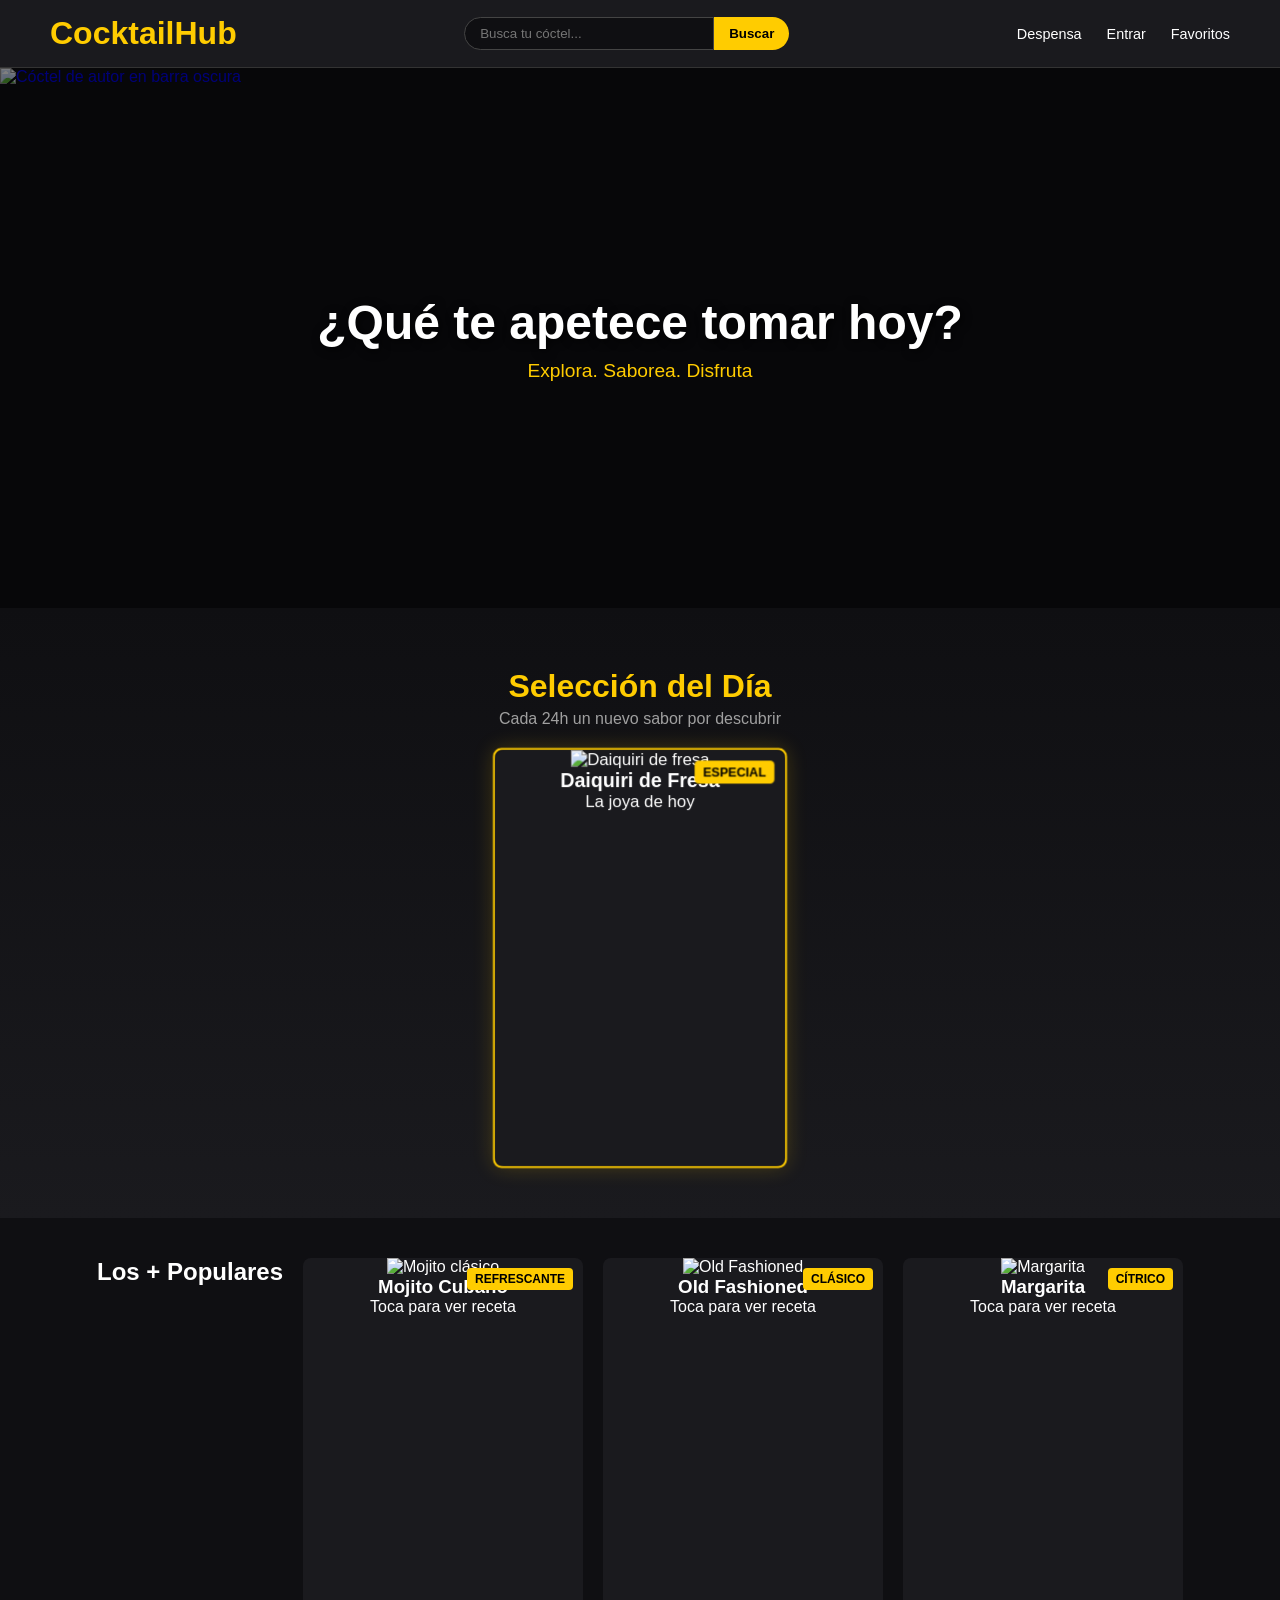
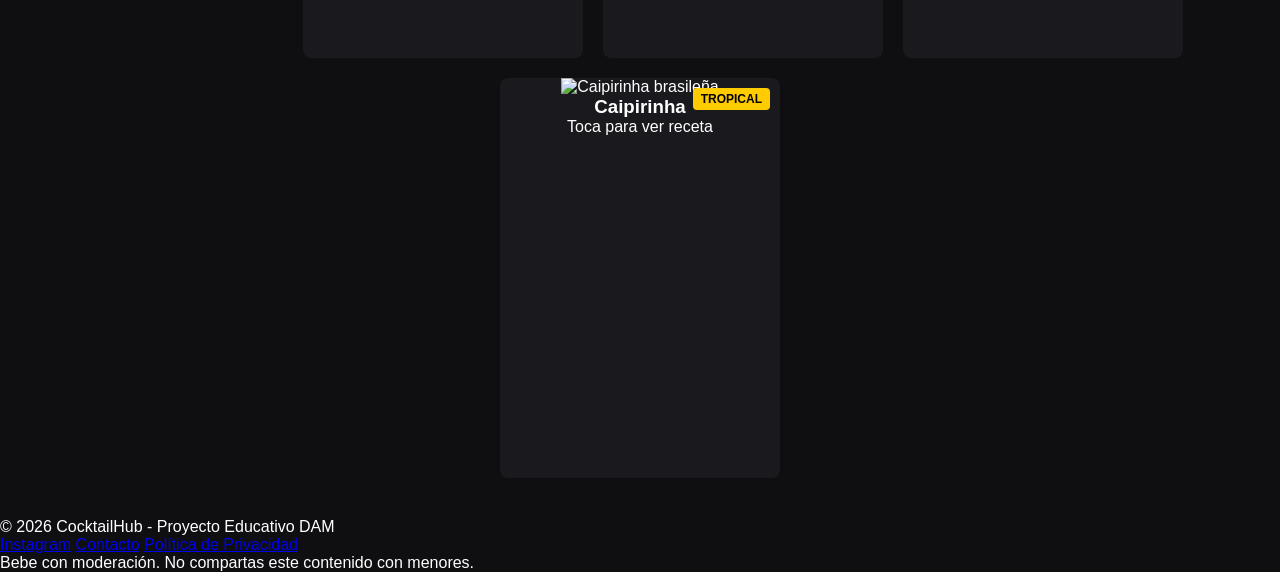
==== e-commerce project/index.html @ 367288f4 "Add files via upload" ====
<!doctype html>
<html lang="es">
  <head>
    <meta charset="UTF-8" />
    <meta name="viewport" content="width=device-width, initial-scale=1.0" />
    <link rel="stylesheet" href="css/style.css" />
    <title>CocktailHub.com</title>
  </head>

  <body>
    <header>
      <div class="logo">
        <h1>Cocktail<span>Hub</span></h1>
      </div>
      <div>
        <form>
          <input type="text" placeholder="Busca tu cóctel..." required />
          <button type="submit">Buscar</button>
        </form>
      </div>
      <nav>
        <ul>
          <li><a href="#">Despensa</a></li>
          <li><a href="login.html">Entrar</a></li>
          <li><a href="#">Favoritos</a></li>
        </ul>
      </nav>
    </header>

    <main>
      <section class="hero-inmersivo">
        <a href="#recetas" class="hero-link">
          <div class="hero-overlay">
            <div class="hero-text">
              <h2>¿Qué te apetece tomar hoy?</h2>
              <p>Explora. Saborea. Disfruta</p>
            </div>
            <img
              src="assets/img/hero-cocktail.jpg"
              alt="Cóctel de autor en barra oscura"
            />
          </div>
        </a>
      </section>

      <section class="daily-selection">
        <div class="section-header">
          <h2>Selección del Día</h2>
          <p>Cada 24h un nuevo sabor por descubrir</p>
        </div>

        <div class="daily-card-container">
          <article class="cocktail-card daily-featured">
            <div class="card-inner">
              <div class="card-front">
                <div class="card-img">
                  <img src="assets/img/daiquiri.jpg" alt="Daiquiri de fresa" />
                  <span class="tag">Especial</span>
                </div>
                <div class="card-front-info">
                  <h3>Daiquiri de Fresa</h3>
                  <p>La joya de hoy</p>
                </div>
              </div>
              <div class="card-back">
                <h3>Receta del Día</h3>
                <ul>
                  <li>50ml Ron Blanco</li>
                  <li>25ml Zumo de lima</li>
                  <li>3 Fresas naturales</li>
                  <li>Hielo picado</li>
                </ul>
                <div class="back-footer">
                  <span class="difficulty">Fácil</span>
                  <a href="#" class="view-recipe">Ver pasos →</a>
                </div>
              </div>
            </div>
          </article>
        </div>
      </section>

      <section class="cocktail-grid">
        <h2>Los + Populares</h2>

        <article class="cocktail-card">
          <div class="card-inner">
            <div class="card-front">
              <div class="card-img">
                <img src="assets/img/mojito.jpg" alt="Mojito clásico" />
                <span class="tag">Refrescante</span>
              </div>
              <div class="card-front-info">
                <h3>Mojito Cubano</h3>
                <p>Toca para ver receta</p>
              </div>
            </div>
            <div class="card-back">
              <h3>Ingredientes</h3>
              <ul>
                <li>60ml Ron Blanco</li>
                <li>30ml Zumo de Lima</li>
                <li>Menta fresca</li>
                <li>Azúcar y Soda</li>
              </ul>
              <div class="back-footer">
                <span class="difficulty">Fácil</span>
                <a href="#" class="view-recipe">Detalles →</a>
              </div>
            </div>
          </div>
        </article>

        <article class="cocktail-card">
          <div class="card-inner">
            <div class="card-front">
              <div class="card-img">
                <img src="assets/img/old-fashioned.jpg" alt="Old Fashioned" />
                <span class="tag">Clásico</span>
              </div>
              <div class="card-front-info">
                <h3>Old Fashioned</h3>
                <p>Toca para ver receta</p>
              </div>
            </div>
            <div class="card-back">
              <h3>Ingredientes</h3>
              <ul>
                <li>60ml Bourbon</li>
                <li>2 chorritos Angostura</li>
                <li>1 terrón de azúcar</li>
                <li>Piel de naranja</li>
              </ul>
              <div class="back-footer">
                <span class="difficulty">Media</span>
                <a href="#" class="view-recipe">Detalles →</a>
              </div>
            </div>
          </div>
        </article>

        <article class="cocktail-card">
          <div class="card-inner">
            <div class="card-front">
              <div class="card-img">
                <img src="assets/img/margarita.jpg" alt="Margarita" />
                <span class="tag">Cítrico</span>
              </div>
              <div class="card-front-info">
                <h3>Margarita</h3>
                <p>Toca para ver receta</p>
              </div>
            </div>
            <div class="card-back">
              <h3>Ingredientes</h3>
              <ul>
                <li>50ml Tequila</li>
                <li>20ml Triple Seco</li>
                <li>15ml Zumo de Lima</li>
                <li>Sal en el borde</li>
              </ul>
              <div class="back-footer">
                <span class="difficulty">Media</span>
                <a href="#" class="view-recipe">Detalles →</a>
              </div>
            </div>
          </div>
        </article>

        <article class="cocktail-card">
          <div class="card-inner">
            <div class="card-front">
              <div class="card-img">
                <img
                  src="assets/img/caipirinha.jpg"
                  alt="Caipirinha brasileña"
                />
                <span class="tag">Tropical</span>
              </div>
              <div class="card-front-info">
                <h3>Caipirinha</h3>
                <p>Toca para ver receta</p>
              </div>
            </div>
            <div class="card-back">
              <h3>Ingredientes</h3>
              <ul>
                <li>60ml Cachaça</li>
                <li>1 Lima en trozos</li>
                <li>2 cdas Azúcar</li>
                <li>Hielo picado</li>
              </ul>
              <div class="back-footer">
                <span class="difficulty">Fácil</span>
                <a href="#" class="view-recipe">Detalles →</a>
              </div>
            </div>
          </div>
        </article>
      </section>
    </main>

    <footer>
      <div class="footer-content">
        <p>&copy; 2026 CocktailHub - Proyecto Educativo DAM</p>
        <nav class="footer-nav">
          <a href="#">Instagram</a>
          <a href="#">Contacto</a>
          <a href="#">Política de Privacidad</a>
        </nav>
        <p class="warning">
          Bebe con moderación. No compartas este contenido con menores.
        </p>
      </div>
    </footer>
  </body>
</html>
---- e-commerce project/css/style.css ----
/* 1. Definición de Variables */
:root {
  --color-fondo: #0f0f12; /* El negro de fondo */
  --color-tarjeta: #1a1a1e; /* Un gris oscuro para las cards */
  --color-primario: #ffcc00; /* El amarillo de Cócteles */
  --color-texto: #ffffff; /* Blanco para leer bien */
  --color-texto-suave: #a0a0a0; /* Gris para textos menos importantes */
}

/* 2. Estilos Globales */
* {
  margin: 0;
  padding: 0;
  box-sizing: border-box; /* Tamaño de las cajas */
}

body {
  background-color: var(--color-fondo);
  color: var(--color-texto);
  font-family: "Segoe UI", Tahoma, Geneva, Verdana, sans-serif;
}

header {
  display: flex; /* Todo en fila */
  justify-content: space-between; /* Logo a la izquierda, Buscador al centro, Nav a la derecha */
  align-items: center; /* Centrados verticalmente */
  padding: 15px 50px; /* Espacio por dentro (aire) */
  background-color: var(--color-tarjeta);
  border-bottom: 1px solid #333;
  position: sticky; /* Se queda pegado arriba al hacer scroll */
  top: 0;
  z-index: 1000; /* Siempre por encima de todo */
}

/* 2. El Buscador (Formulario) */
header form {
  display: flex; /* El input y el botón en fila */
  gap: 0; /* Pegaditos */
}

header input {
  padding: 8px 15px;
  border-radius: 20px 0 0 20px; /* Redondeado solo a la izquierda */
  border: 1px solid #444;
  background-color: var(--color-fondo);
  color: white;
  outline: none;
  width: 250px;
}

header button {
  padding: 8px 15px;
  border-radius: 0 20px 20px 0; /* Redondeado solo a la derecha */
  border: none;
  background-color: var(--color-primario);
  font-weight: bold;
  cursor: pointer;
}

/* 3. La Navegación (Enlaces) */
header nav ul {
  display: flex; /* Los enlaces en fila */
  list-style: none; /* Quitamos los puntitos de la lista */
  gap: 25px; /* Espacio entre ellos */
}

header nav a {
  text-decoration: none; /* Quitamos el subrayado azul */
  color: var(--color-texto);
  font-size: 0.9rem;
  font-weight: 500;
  transition: color 0.3s;
}

header nav a:hover {
  color: var(--color-primario); /* Al pasar el ratón se vuelven amarillos */
}

.logo h1 {
  color: var(--color-primario);
}

.hero-inmersivo {
  position: relative;
  height: 60vh; /* Ocupa el 60% de la altura de la pantalla */
  width: 100%;
  overflow: hidden;
}

.hero-link {
  text-decoration: none; /* Quitamos el subrayado del enlace global */
}

.hero-overlay {
  position: relative;
  width: 100%;
  height: 100%;
  display: flex;
  align-items: center;
  justify-content: center;
}

.hero-overlay img {
  position: absolute;
  top: 0;
  left: 0;
  width: 100%;
  height: 100%;
  object-fit: cover;
  z-index: 1; /* La imagen al fondo */
}

/* Capa de oscurecimiento para que el texto resalte */
.hero-overlay::after {
  content: "";
  position: absolute;
  top: 0;
  left: 0;
  width: 100%;
  height: 100%;
  background: rgba(0, 0, 0, 0.5); /* Negro al 50% de transparencia */
  z-index: 2;
}

.hero-text {
  position: relative;
  z-index: 3; /* El texto por encima de la imagen y del overlay */
  text-align: center;
  color: white;
}

.hero-text h2 {
  font-size: 3rem;
  margin-bottom: 10px;
  text-shadow: 2px 2px 10px rgba(0, 0, 0, 0.8); /* Sombra para que "salte" de la pantalla */
}

.hero-text p {
  font-size: 1.2rem;
  color: var(--color-primario);
}

.daily-selection {
  padding: 60px 20px;
  background: linear-gradient(180deg, var(--color-fondo) 0%, #1a1a1e 100%);
  text-align: center;
}

.section-header h2 {
  color: var(--color-primario);
  font-size: 2rem;
  margin-bottom: 5px;
}

.section-header p {
  color: var(--color-texto-suave);
  margin-bottom: 30px;
}

/* Centra la tarjeta del día */
.daily-card-container {
  display: flex;
  justify-content: center;
}

/* Hace que la tarjeta del día brille un poco más */
.daily-featured {
  border: 2px solid var(--color-primario);
  box-shadow: 0 0 20px rgba(255, 204, 0, 0.2);
  transform: scale(1.05); /* Aumenta el tamaño respecto a las demás */
}

.cocktail-grid {
  display: flex; /* Flexbox */
  flex-wrap: wrap; /* Si no caben en una fila, saltan a la siguiente*/
  gap: 20px; /* Crea un espacio uniforme entre las tarjetas sin usar márgenes */
  justify-content: center; /* Centra los cócteles si sobra espacio a los lados */
  padding: 40px; /* aire alrededor de toda la sección */
}

/* El contenedor principal da la perspectiva */
.cocktail-card {
  background-color: transparent;
  height: 400px; /* La altura fija hace que el giro se vea bien */
  width: 280px; /* Un ancho fijo para que todas sean iguales */
  perspective: 1000px; /* Personaliza el efecto 3D */
  border-radius: 8px; /* Bordes redondeados */
  transition: transform 0.3s; /* Para que al pasar el ratón se mueva suavemente */
  cursor: pointer;
}

/* El elemento que gira */
.card-inner {
  position: relative;
  width: 100%;
  height: 100%;
  text-align: center;
  transition: transform 0.8s; /* Velocidad del giro */
  transform-style: preserve-3d; /* Mantiene el efecto 3D en las capas hijas */
}

/* Al pasar el ratón (o clic/focus), gira 180 grados */
.cocktail-card:hover .card-inner {
  transform: rotateY(180deg);
}

/* Estilo común para ambas caras */
.card-front,
.card-back {
  position: absolute;
  width: 100%;
  height: 100%;
  backface-visibility: hidden; /* Oculta la cara que queda detrás al girar */
  border-radius: 8px;
  overflow: hidden;
}

/* Cara Frontal */
.card-front {
  background-color: var(--color-tarjeta);
  color: white;
}

/* Cara Trasera */
.card-back {
  background-color: var(--color-tarjeta);
  color: white;
  transform: rotateY(180deg); /* Ya nace girada para estar "de espaldas" */
  padding: 20px;
  display: flex;
  flex-direction: column;
  justify-content: center;
  border: 2px solid var(--color-primario); /* Un borde dorado para la receta */
}

.card-back ul {
  list-style: none; /* Quita los puntos de la lista */
  padding: 0;
  margin: 15px 0;
  text-align: left; /* Los ingredientes alineados a la izquierda */
}

.card-back li {
  font-size: 0.9rem;
  margin-bottom: 5px;
  border-bottom: 1px solid rgba(255, 255, 255, 0.1); /* Una línea casi invisible */
}

.cocktail-card img {
  width: 100%; /* La imagen ocupa todo el ancho de la tarjeta */
  height: 200px;
  object-fit: cover; /* Corta la imagen para que encaje sin deformarse */
}

.tag {
  background-color: var(--color-primario);
  color: #000; /* Texto negro */
  padding: 4px 8px; /* 4px arriba/abajo, 8px izquierda/derecha */
  border-radius: 4px; /* Un toque redondeado */
  font-size: 0.75rem; /* Un poco más pequeño que el texto normal (1rem = 16px) */
  font-weight: bold; /* Texto en negrita */
  text-transform: uppercase; /* Todo en mayúsculas */
  position: absolute;
  top: 10px; /* 10 píxeles de separación desde el borde de arriba */
  right: 10px; /* 10 píxeles de separación desde el borde derecho */
}

.card-info {
  padding: 15px; /* Espacio de la tarjeta respecto al borde*/
}

.card-info h3 {
  font-size: 1.2rem;
  margin-bottom: 8px; /* Separamos el título de los ingredientes */
  color: var(--color-texto);
}

.card-info .ingredients {
  font-size: 0.9rem;
  color: var(--color-texto-suave);
  margin-bottom: 15px;
}

.card-footer {
  display: flex;
  justify-content: space-between; /* Empuja un elemento a la izquierda y otro a la derecha */
  align-items: center; /* Los alinea verticalmente para que no queden escalonados */
  border-top: 1px solid #333; /* Una línea sutil de separación en el borde superior */
  padding-top: 10px;
}

.difficulty {
  font-size: 0.8rem;
  color: var(--color-primario);
}

.view-recipe {
  text-decoration: none;
  color: var(--color-texto);
  font-size: 0.85rem;
  font-weight: bold;
}

.view-recipe:hover {
  text-decoration: underline;
}
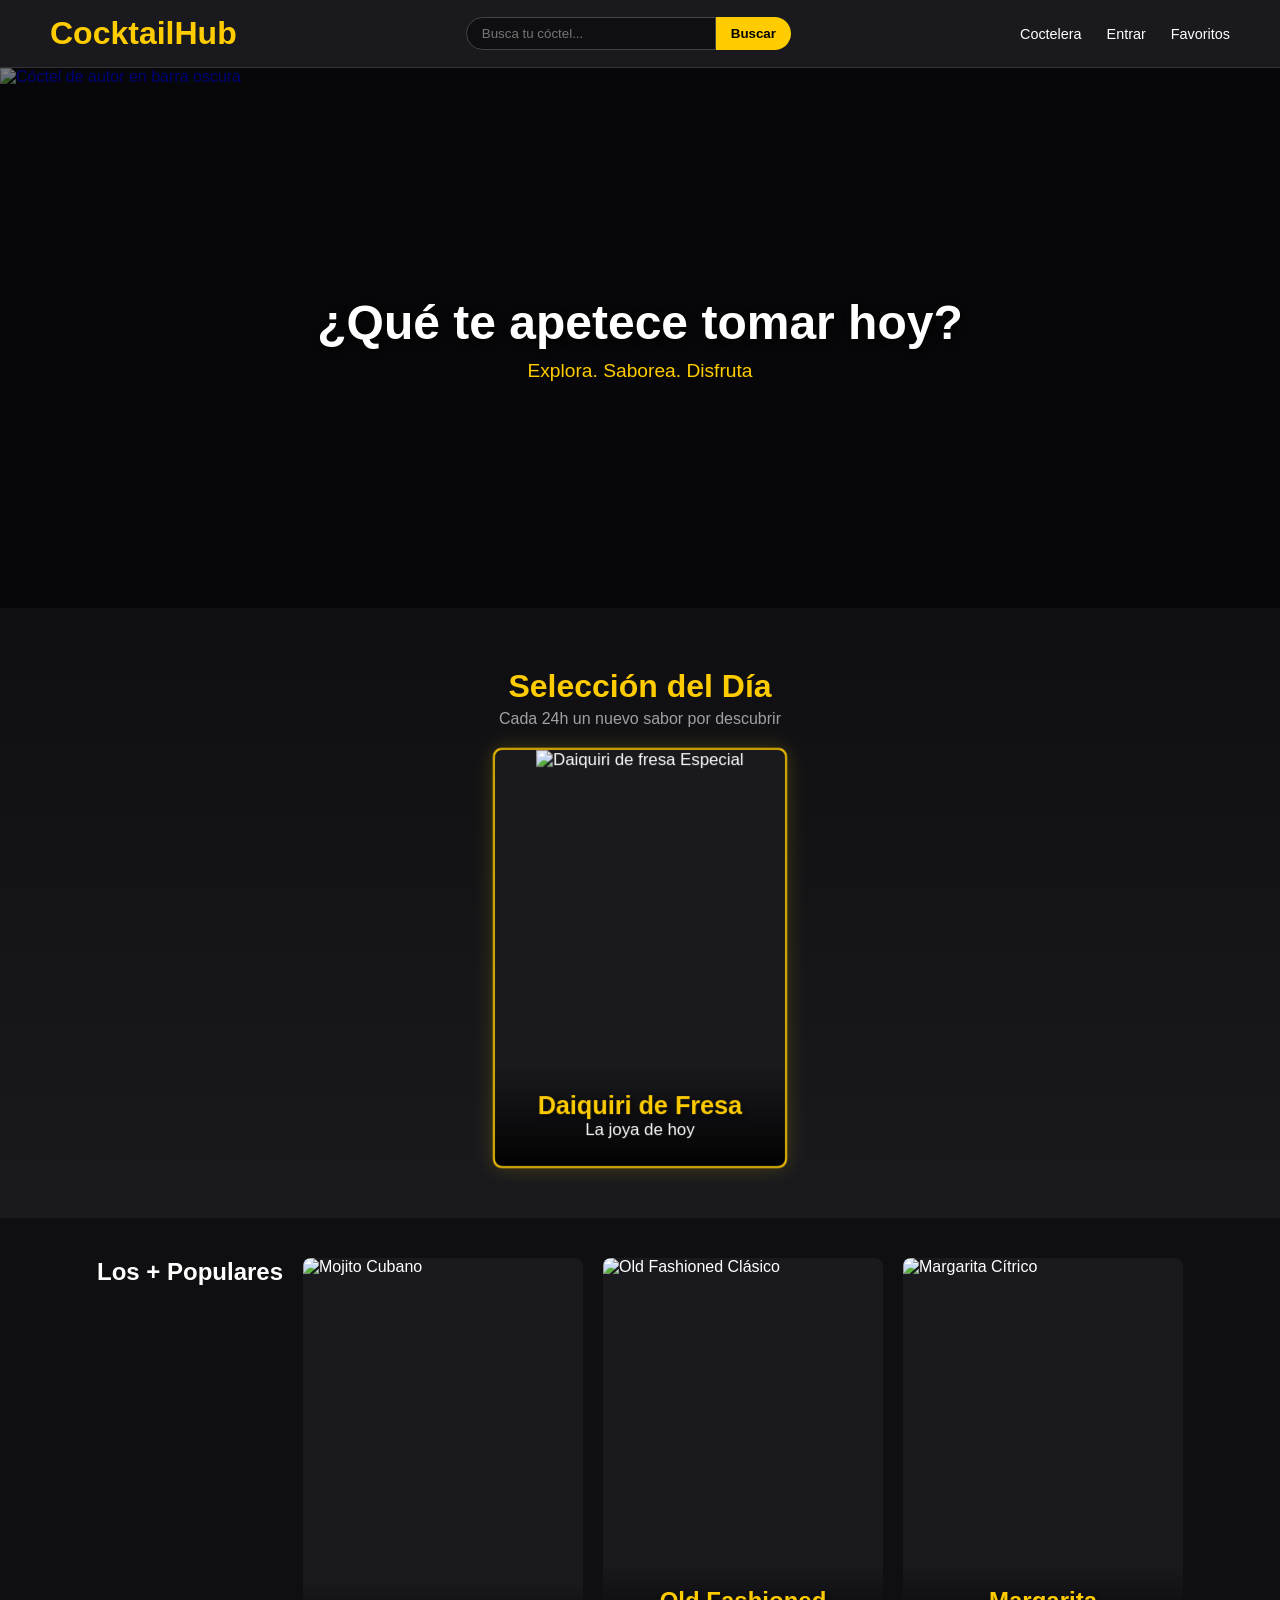
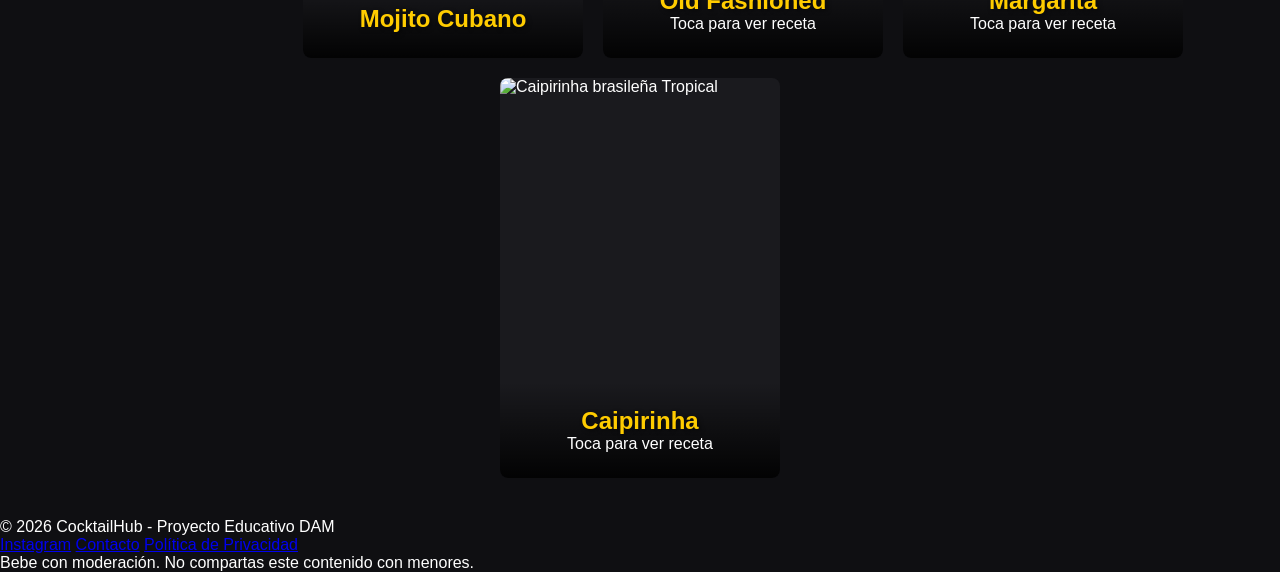
==== commit a3489aa0: "modificacion visual de la parte frontal de las tarjetas" ====
--- a/e-commerce project/index.html
+++ b/e-commerce project/index.html
@@ -20,7 +20,7 @@
       </div>
       <nav>
         <ul>
-          <li><a href="#">Despensa</a></li>
+          <li><a href="coctelera.html" target="_blank">Coctelera</a></li>
           <li><a href="login.html">Entrar</a></li>
           <li><a href="#">Favoritos</a></li>
         </ul>
@@ -87,12 +87,10 @@
           <div class="card-inner">
             <div class="card-front">
               <div class="card-img">
-                <img src="assets/img/mojito.jpg" alt="Mojito clásico" />
-                <span class="tag">Refrescante</span>
+                <img src="assets/img/mojito.jpg" alt="Mojito Cubano" />
               </div>
               <div class="card-front-info">
                 <h3>Mojito Cubano</h3>
-                <p>Toca para ver receta</p>
               </div>
             </div>
             <div class="card-back">
--- a/e-commerce project/css/style.css
+++ b/e-commerce project/css/style.css
@@ -181,126 +181,88 @@
 /* El contenedor principal da la perspectiva */
 .cocktail-card {
   background-color: transparent;
-  height: 400px; /* La altura fija hace que el giro se vea bien */
-  width: 280px; /* Un ancho fijo para que todas sean iguales */
-  perspective: 1000px; /* Personaliza el efecto 3D */
-  border-radius: 8px; /* Bordes redondeados */
-  transition: transform 0.3s; /* Para que al pasar el ratón se mueva suavemente */
+  height: 400px;
+  width: 280px;
+  perspective: 1000px;
+  border-radius: 8px;
   cursor: pointer;
 }
 
-/* El elemento que gira */
 .card-inner {
   position: relative;
   width: 100%;
   height: 100%;
-  text-align: center;
-  transition: transform 0.8s; /* Velocidad del giro */
-  transform-style: preserve-3d; /* Mantiene el efecto 3D en las capas hijas */
-}
-
-/* Al pasar el ratón (o clic/focus), gira 180 grados */
+  transition: transform 0.8s;
+  transform-style: preserve-3d;
+}
+
 .cocktail-card:hover .card-inner {
   transform: rotateY(180deg);
 }
 
-/* Estilo común para ambas caras */
 .card-front,
 .card-back {
   position: absolute;
   width: 100%;
   height: 100%;
-  backface-visibility: hidden; /* Oculta la cara que queda detrás al girar */
+  backface-visibility: hidden;
   border-radius: 8px;
   overflow: hidden;
 }
 
-/* Cara Frontal */
+/* --- CARA FRONTAL --- */
 .card-front {
   background-color: var(--color-tarjeta);
-  color: white;
-}
-
-/* Cara Trasera */
+}
+
+.card-front img {
+  width: 100%;
+  height: 100%; /* Ahora la imagen ocupa toda la tarjeta */
+  object-fit: cover;
+}
+
+/* Bloque de nombre en el frontal */
+.card-front-info {
+  position: absolute;
+  bottom: 0;
+  width: 100%;
+  padding: 25px 15px; /* Un poco más de aire abajo */
+  background: linear-gradient(
+    transparent,
+    rgba(0, 0, 0, 0.9)
+  ); /* Degradado más oscuro para leer mejor */
+  text-align: center;
+}
+
+.card-front-info h3 {
+  color: var(--color-primario);
+  margin: 0;
+  font-size: 1.5rem;
+  text-shadow: 2px 2px 4px rgba(0, 0, 0, 0.5);
+}
+
+/* --- CARA TRASERA (Provisional) --- */
 .card-back {
   background-color: var(--color-tarjeta);
   color: white;
-  transform: rotateY(180deg); /* Ya nace girada para estar "de espaldas" */
+  transform: rotateY(180deg);
   padding: 20px;
   display: flex;
   flex-direction: column;
   justify-content: center;
-  border: 2px solid var(--color-primario); /* Un borde dorado para la receta */
-}
-
+  border: 2px solid var(--color-primario);
+}
+
+/* (Las listas de la trasera las mantendremos así hasta el Paso 2) */
 .card-back ul {
-  list-style: none; /* Quita los puntos de la lista */
+  list-style: none;
   padding: 0;
   margin: 15px 0;
-  text-align: left; /* Los ingredientes alineados a la izquierda */
+  text-align: left;
 }
 
 .card-back li {
   font-size: 0.9rem;
   margin-bottom: 5px;
-  border-bottom: 1px solid rgba(255, 255, 255, 0.1); /* Una línea casi invisible */
-}
-
-.cocktail-card img {
-  width: 100%; /* La imagen ocupa todo el ancho de la tarjeta */
-  height: 200px;
-  object-fit: cover; /* Corta la imagen para que encaje sin deformarse */
-}
-
-.tag {
-  background-color: var(--color-primario);
-  color: #000; /* Texto negro */
-  padding: 4px 8px; /* 4px arriba/abajo, 8px izquierda/derecha */
-  border-radius: 4px; /* Un toque redondeado */
-  font-size: 0.75rem; /* Un poco más pequeño que el texto normal (1rem = 16px) */
-  font-weight: bold; /* Texto en negrita */
-  text-transform: uppercase; /* Todo en mayúsculas */
-  position: absolute;
-  top: 10px; /* 10 píxeles de separación desde el borde de arriba */
-  right: 10px; /* 10 píxeles de separación desde el borde derecho */
-}
-
-.card-info {
-  padding: 15px; /* Espacio de la tarjeta respecto al borde*/
-}
-
-.card-info h3 {
-  font-size: 1.2rem;
-  margin-bottom: 8px; /* Separamos el título de los ingredientes */
-  color: var(--color-texto);
-}
-
-.card-info .ingredients {
-  font-size: 0.9rem;
-  color: var(--color-texto-suave);
-  margin-bottom: 15px;
-}
-
-.card-footer {
-  display: flex;
-  justify-content: space-between; /* Empuja un elemento a la izquierda y otro a la derecha */
-  align-items: center; /* Los alinea verticalmente para que no queden escalonados */
-  border-top: 1px solid #333; /* Una línea sutil de separación en el borde superior */
-  padding-top: 10px;
-}
-
-.difficulty {
-  font-size: 0.8rem;
-  color: var(--color-primario);
-}
-
-.view-recipe {
-  text-decoration: none;
-  color: var(--color-texto);
-  font-size: 0.85rem;
-  font-weight: bold;
-}
-
-.view-recipe:hover {
-  text-decoration: underline;
-}
+  border-bottom: 1px solid rgba(255, 255, 255, 0.1);
+}
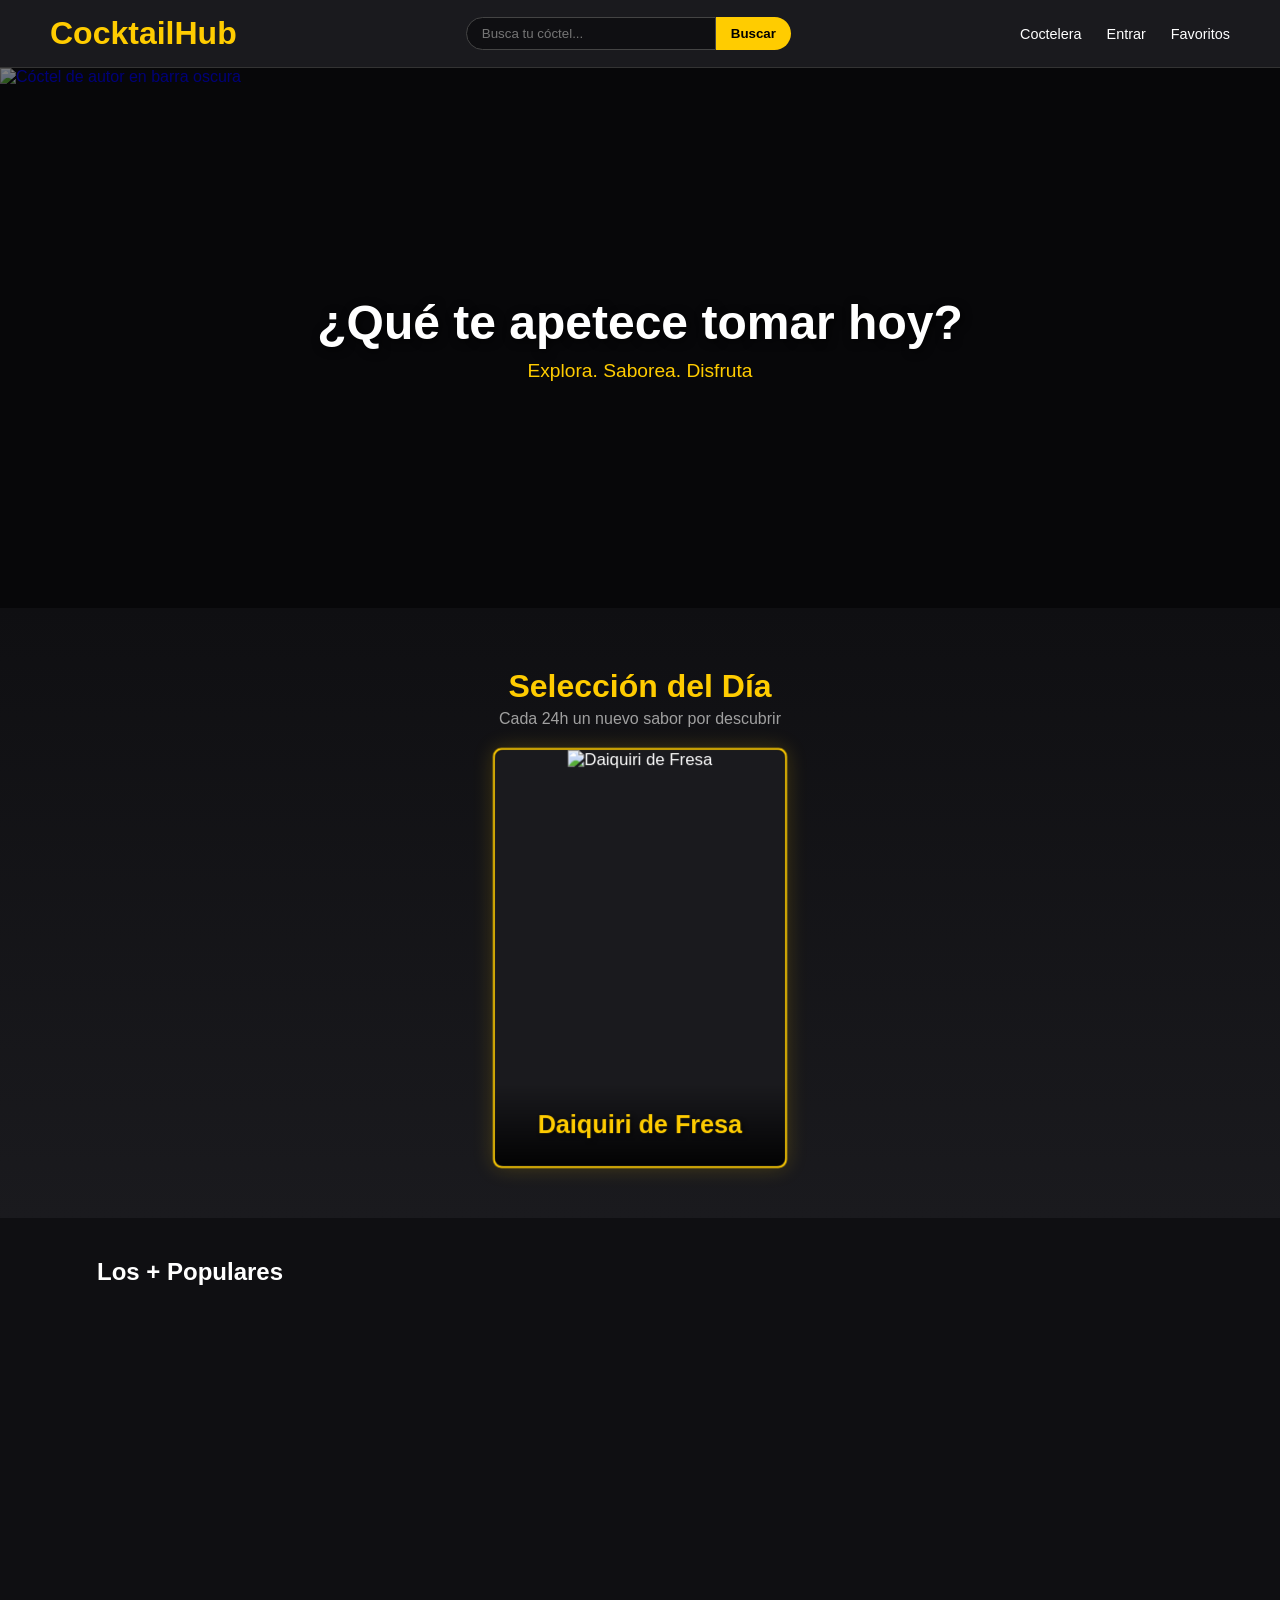
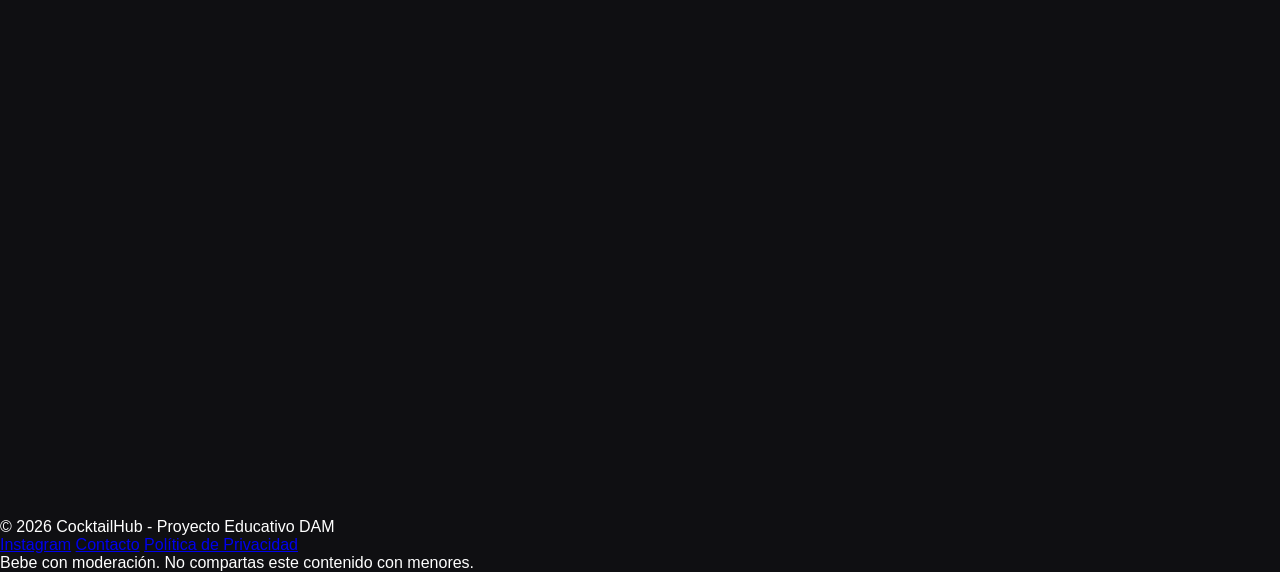
==== commit 7bf305ff: "mejora visual parte trasera" ====
--- a/e-commerce project/index.html
+++ b/e-commerce project/index.html
@@ -54,25 +54,37 @@
             <div class="card-inner">
               <div class="card-front">
                 <div class="card-img">
-                  <img src="assets/img/daiquiri.jpg" alt="Daiquiri de fresa" />
-                  <span class="tag">Especial</span>
+                  <img src="assets/img/daiquiri.jpg" alt="Daiquiri de Fresa" />
                 </div>
                 <div class="card-front-info">
                   <h3>Daiquiri de Fresa</h3>
-                  <p>La joya de hoy</p>
-                </div>
-              </div>
+                </div>
+              </div>
+
               <div class="card-back">
-                <h3>Receta del Día</h3>
-                <ul>
-                  <li>50ml Ron Blanco</li>
-                  <li>25ml Zumo de lima</li>
-                  <li>3 Fresas naturales</li>
-                  <li>Hielo picado</li>
-                </ul>
-                <div class="back-footer">
-                  <span class="difficulty">Fácil</span>
-                  <a href="#" class="view-recipe">Ver pasos →</a>
+                <div class="card-back-header">
+                  <span class="difficulty-tag">Fácil</span>
+                  <div class="heart-placeholder"></div>
+                </div>
+
+                <div class="flavor-info">
+                  <hr />
+                  <span>Dulce & Refrescante</span>
+                  <hr />
+                </div>
+
+                <div class="ingredients-container">
+                  <h3>Receta del Día</h3>
+                  <ul>
+                    <li>50ml Ron Blanco</li>
+                    <li>25ml Zumo de lima</li>
+                    <li>3 Fresas naturales</li>
+                    <li>Hielo picado</li>
+                  </ul>
+                </div>
+
+                <div class="card-details-container">
+                  <a href="#" class="view-recipe">Más detalles →</a>
                 </div>
               </div>
             </div>
@@ -94,16 +106,27 @@
               </div>
             </div>
             <div class="card-back">
-              <h3>Ingredientes</h3>
-              <ul>
-                <li>60ml Ron Blanco</li>
-                <li>30ml Zumo de Lima</li>
-                <li>Menta fresca</li>
-                <li>Azúcar y Soda</li>
-              </ul>
-              <div class="back-footer">
-                <span class="difficulty">Fácil</span>
-                <a href="#" class="view-recipe">Detalles →</a>
+              <div class="card-back-header">
+                <span class="difficulty-tag">Fácil</span>
+                <div class="heart-placeholder"></div>
+              </div>
+              <div class="flavor-info">
+                <hr />
+                <span>Dulce & Afrutado</span>
+                <hr />
+              </div>
+              <div class="ingredients-container">
+                <h3>Ingredientes</h3>
+                <ul>
+                  <li>60ml Ron Blanco</li>
+                  <li>30ml Zumo de Lima</li>
+                  <li>Menta fresca</li>
+                  <li>Azúcar y Soda</li>
+                </ul>
+              </div>
+
+              <div class="card-details-container">
+                <a href="#" class="view-recipe">Más detalles →</a>
               </div>
             </div>
           </div>
@@ -114,24 +137,32 @@
             <div class="card-front">
               <div class="card-img">
                 <img src="assets/img/old-fashioned.jpg" alt="Old Fashioned" />
-                <span class="tag">Clásico</span>
               </div>
               <div class="card-front-info">
                 <h3>Old Fashioned</h3>
-                <p>Toca para ver receta</p>
-              </div>
-            </div>
-            <div class="card-back">
-              <h3>Ingredientes</h3>
-              <ul>
-                <li>60ml Bourbon</li>
-                <li>2 chorritos Angostura</li>
-                <li>1 terrón de azúcar</li>
-                <li>Piel de naranja</li>
-              </ul>
-              <div class="back-footer">
-                <span class="difficulty">Media</span>
-                <a href="#" class="view-recipe">Detalles →</a>
+              </div>
+            </div>
+            <div class="card-back">
+              <div class="card-back-header">
+                <span class="difficulty-tag">Difícil</span>
+                <div class="heart-placeholder"></div>
+              </div>
+              <div class="flavor-info">
+                <hr />
+                <span>Fuerte & Amargo</span>
+                <hr />
+              </div>
+              <div class="ingredients-container">
+                <h3>Ingredientes</h3>
+                <ul>
+                  <li>60ml Bourbon</li>
+                  <li>2 gotas de Angostura</li>
+                  <li>1 terrón de Azúcar</li>
+                  <li>Piel de naranja</li>
+                </ul>
+              </div>
+              <div class="card-details-container">
+                <a href="#" class="view-recipe">Más detalles →</a>
               </div>
             </div>
           </div>
@@ -142,24 +173,32 @@
             <div class="card-front">
               <div class="card-img">
                 <img src="assets/img/margarita.jpg" alt="Margarita" />
-                <span class="tag">Cítrico</span>
               </div>
               <div class="card-front-info">
                 <h3>Margarita</h3>
-                <p>Toca para ver receta</p>
-              </div>
-            </div>
-            <div class="card-back">
-              <h3>Ingredientes</h3>
-              <ul>
-                <li>50ml Tequila</li>
-                <li>20ml Triple Seco</li>
-                <li>15ml Zumo de Lima</li>
-                <li>Sal en el borde</li>
-              </ul>
-              <div class="back-footer">
-                <span class="difficulty">Media</span>
-                <a href="#" class="view-recipe">Detalles →</a>
+              </div>
+            </div>
+            <div class="card-back">
+              <div class="card-back-header">
+                <span class="difficulty-tag">Media</span>
+                <div class="heart-placeholder"></div>
+              </div>
+              <div class="flavor-info">
+                <hr />
+                <span>Cítrico & Salado</span>
+                <hr />
+              </div>
+              <div class="ingredients-container">
+                <h3>Ingredientes</h3>
+                <ul>
+                  <li>50ml Tequila</li>
+                  <li>20ml Triple Seco</li>
+                  <li>15ml Zumo de Lima</li>
+                  <li>Sal en el borde</li>
+                </ul>
+              </div>
+              <div class="card-details-container">
+                <a href="#" class="view-recipe">Más detalles →</a>
               </div>
             </div>
           </div>
@@ -171,26 +210,34 @@
               <div class="card-img">
                 <img
                   src="assets/img/caipirinha.jpg"
-                  alt="Caipirinha brasileña"
+                  alt="Caipirinha Brasileña"
                 />
-                <span class="tag">Tropical</span>
               </div>
               <div class="card-front-info">
                 <h3>Caipirinha</h3>
-                <p>Toca para ver receta</p>
-              </div>
-            </div>
-            <div class="card-back">
-              <h3>Ingredientes</h3>
-              <ul>
-                <li>60ml Cachaça</li>
-                <li>1 Lima en trozos</li>
-                <li>2 cdas Azúcar</li>
-                <li>Hielo picado</li>
-              </ul>
-              <div class="back-footer">
-                <span class="difficulty">Fácil</span>
-                <a href="#" class="view-recipe">Detalles →</a>
+              </div>
+            </div>
+            <div class="card-back">
+              <div class="card-back-header">
+                <span class="difficulty-tag">Fácil</span>
+                <div class="heart-placeholder"></div>
+              </div>
+              <div class="flavor-info">
+                <hr />
+                <span>Cítrico & Fuerte</span>
+                <hr />
+              </div>
+              <div class="ingredients-container">
+                <h3>Ingredientes</h3>
+                <ul>
+                  <li>60ml Cachaça</li>
+                  <li>1 Lima en trozos</li>
+                  <li>2 cdtas Azúcar</li>
+                  <li>Hielo picado</li>
+                </ul>
+              </div>
+              <div class="card-details-container">
+                <a href="#" class="view-recipe">Más detalles →</a>
               </div>
             </div>
           </div>
--- a/e-commerce project/css/style.css
+++ b/e-commerce project/css/style.css
@@ -11,7 +11,7 @@
 * {
   margin: 0;
   padding: 0;
-  box-sizing: border-box; /* Tamaño de las cajas */
+  box-sizing: border-box; /* Tamaño total de las cajas */
 }
 
 body {
@@ -24,7 +24,7 @@
   display: flex; /* Todo en fila */
   justify-content: space-between; /* Logo a la izquierda, Buscador al centro, Nav a la derecha */
   align-items: center; /* Centrados verticalmente */
-  padding: 15px 50px; /* Espacio por dentro (aire) */
+  padding: 15px 50px; /* Espacio por dentro */
   background-color: var(--color-tarjeta);
   border-bottom: 1px solid #333;
   position: sticky; /* Se queda pegado arriba al hacer scroll */
@@ -32,10 +32,10 @@
   z-index: 1000; /* Siempre por encima de todo */
 }
 
-/* 2. El Buscador (Formulario) */
+/* 2. Buscador */
 header form {
   display: flex; /* El input y el botón en fila */
-  gap: 0; /* Pegaditos */
+  gap: 0; /* Juntos */
 }
 
 header input {
@@ -57,15 +57,15 @@
   cursor: pointer;
 }
 
-/* 3. La Navegación (Enlaces) */
+/* 3. Nav Enlaces */
 header nav ul {
-  display: flex; /* Los enlaces en fila */
-  list-style: none; /* Quitamos los puntitos de la lista */
+  display: flex; /* En fila */
+  list-style: none; /* Quita los puntos de la lista */
   gap: 25px; /* Espacio entre ellos */
 }
 
 header nav a {
-  text-decoration: none; /* Quitamos el subrayado azul */
+  text-decoration: none; /* Quita el subrayado azul */
   color: var(--color-texto);
   font-size: 0.9rem;
   font-weight: 500;
@@ -217,7 +217,7 @@
 
 .card-front img {
   width: 100%;
-  height: 100%; /* Ahora la imagen ocupa toda la tarjeta */
+  height: 100%; /* La imagen ocupa toda la tarjeta */
   object-fit: cover;
 }
 
@@ -226,11 +226,11 @@
   position: absolute;
   bottom: 0;
   width: 100%;
-  padding: 25px 15px; /* Un poco más de aire abajo */
+  padding: 25px 15px;
   background: linear-gradient(
     transparent,
     rgba(0, 0, 0, 0.9)
-  ); /* Degradado más oscuro para leer mejor */
+  ); /* Degradado más oscuro */
   text-align: center;
 }
 
@@ -241,7 +241,7 @@
   text-shadow: 2px 2px 4px rgba(0, 0, 0, 0.5);
 }
 
-/* --- CARA TRASERA (Provisional) --- */
+/* --- CARA TRASERA (Estructura Base) --- */
 .card-back {
   background-color: var(--color-tarjeta);
   color: white;
@@ -249,20 +249,102 @@
   padding: 20px;
   display: flex;
   flex-direction: column;
-  justify-content: center;
+  justify-content: flex-start;
   border: 2px solid var(--color-primario);
-}
-
-/* (Las listas de la trasera las mantendremos así hasta el Paso 2) */
+  position: relative; /* Posiciona el header dentro */
+}
+
+/* Cabecera: Dificultad y Corazón */
+.card-back-header {
+  display: flex;
+  justify-content: space-between;
+  align-items: center;
+  width: 100%;
+  margin-bottom: 15px; /* Espacio con lo de abajo */
+}
+
+.difficulty-tag {
+  font-size: 0.7rem;
+  text-transform: uppercase;
+  font-weight: bold;
+  color: var(--color-primario);
+  border: 1px solid var(--color-primario);
+  padding: 2px 6px;
+  border-radius: 4px;
+}
+
+/* Sección de sabor con líneas laterales */
+.flavor-info {
+  display: flex;
+  align-items: center;
+  gap: 10px;
+  margin-bottom: 10px;
+}
+
+.flavor-info hr {
+  flex: 1;
+  border: 0;
+  border-top: 1px solid rgba(255, 255, 255, 0.2);
+}
+
+.flavor-info span {
+  font-size: 0.85rem;
+  font-style: italic;
+  color: var(--color-texto-suave);
+  white-space: nowrap;
+}
+
+/* --- LISTA DE INGREDIENTES --- */
+/* 1. El contenedor que empuja hacia el centro */
+.ingredients-container {
+  margin: auto 0;
+  text-align: left;
+  width: 100%;
+  display: flex;
+  flex-direction: column;
+  gap: 8px;
+}
+
+/* 2. El título de la sección */
+.ingredients-container h3 {
+  font-size: 1.1rem;
+  color: var(--color-texto);
+  border-left: 3px solid var(--color-primario);
+  padding-left: 8px;
+  margin: 0;
+}
+
+/* 3. La lista (ahora con margen 0 porque el padre hace el trabajo) */
 .card-back ul {
   list-style: none;
   padding: 0;
-  margin: 15px 0;
-  text-align: left;
-}
-
+  margin: 0;
+}
+
+/* 4. Los items de la lista */
 .card-back li {
+  font-size: 0.85rem;
+  padding: 5px 0;
+  color: var(--color-texto-suave);
+  border-bottom: 1px solid rgba(255, 255, 255, 0.05);
+}
+
+.card-details-container {
+  margin-top: auto; /* Empuja el botón hacia el fondo de la tarjeta */
+  text-align: center;
+  padding-bottom: 10px;
+}
+
+.view-recipe {
+  text-decoration: none;
+  color: var(
+    --color-primario
+  ); /* Usamos el amarillo para que resalte como acción */
   font-size: 0.9rem;
-  margin-bottom: 5px;
-  border-bottom: 1px solid rgba(255, 255, 255, 0.1);
-}
+  font-weight: bold;
+  transition: letter-spacing 0.3s;
+}
+
+.view-recipe:hover {
+  letter-spacing: 1px; /* Un pequeño efecto al pasar el ratón */
+}
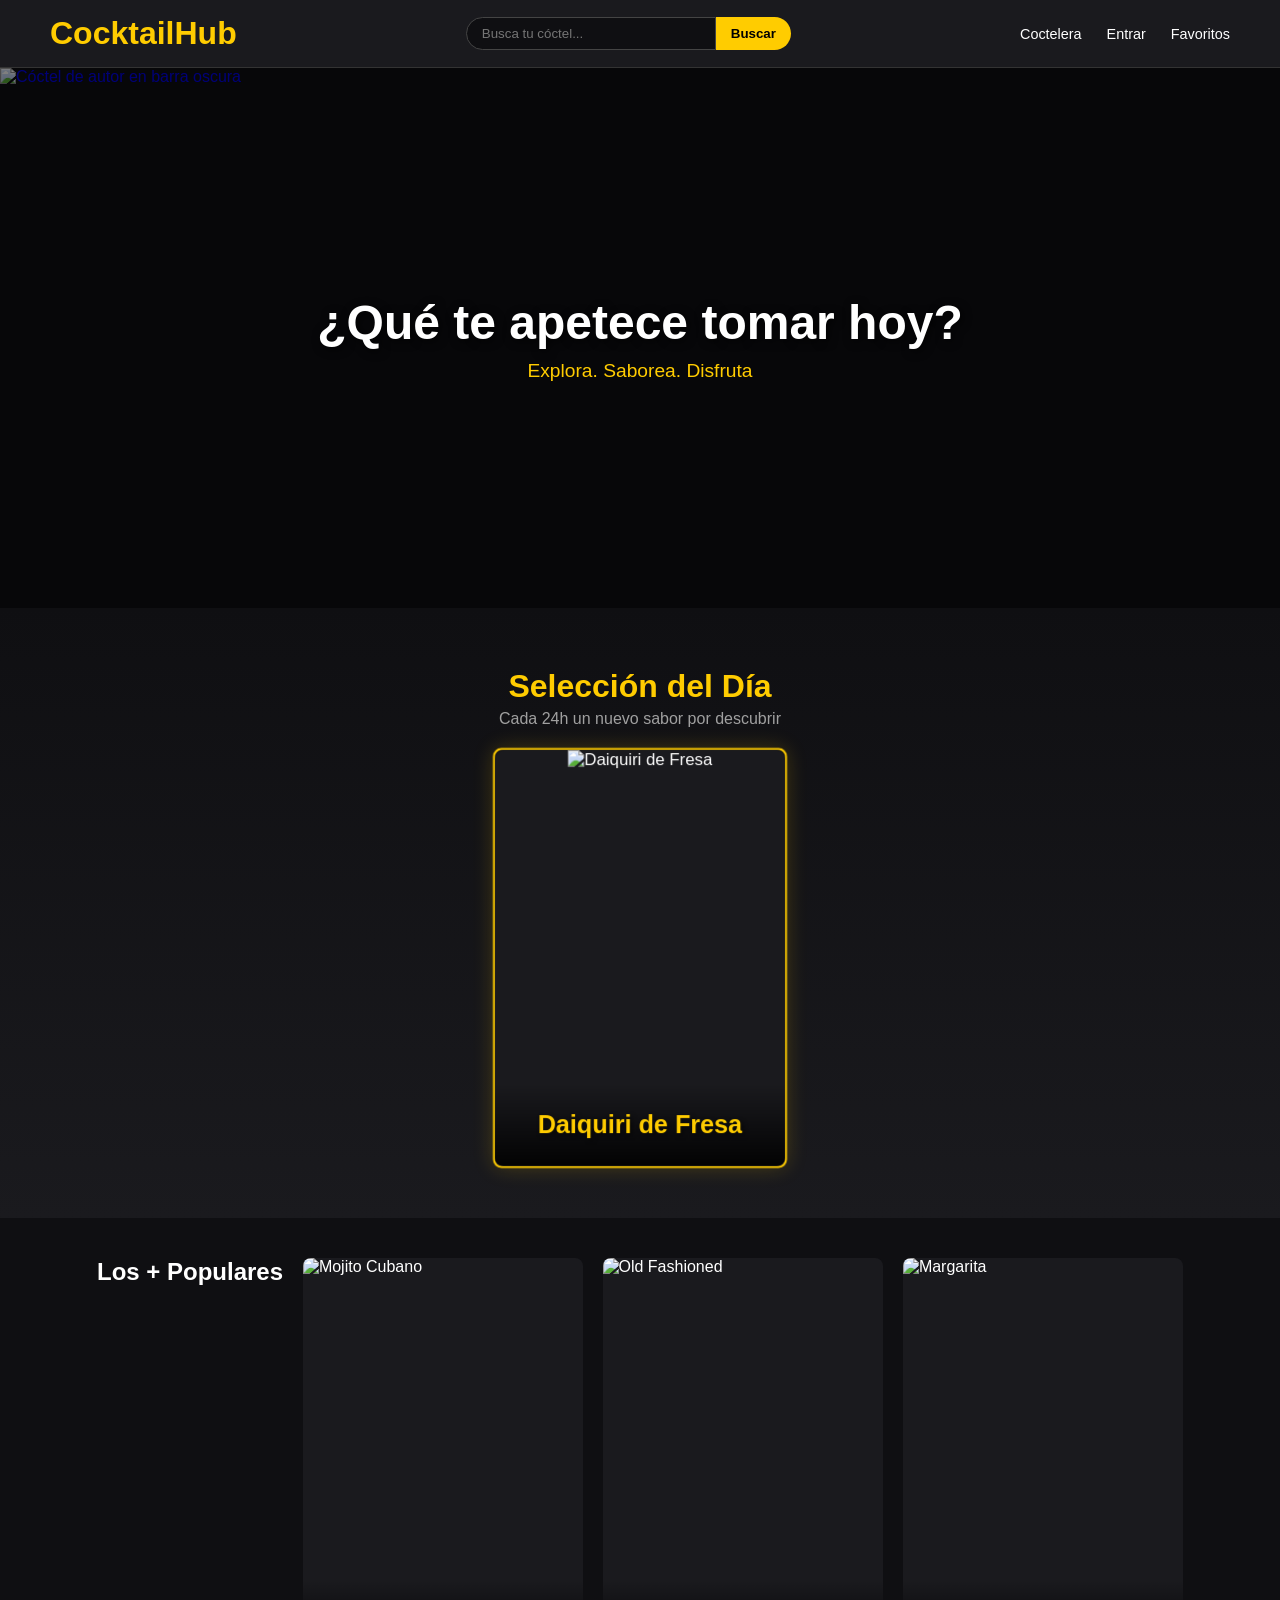
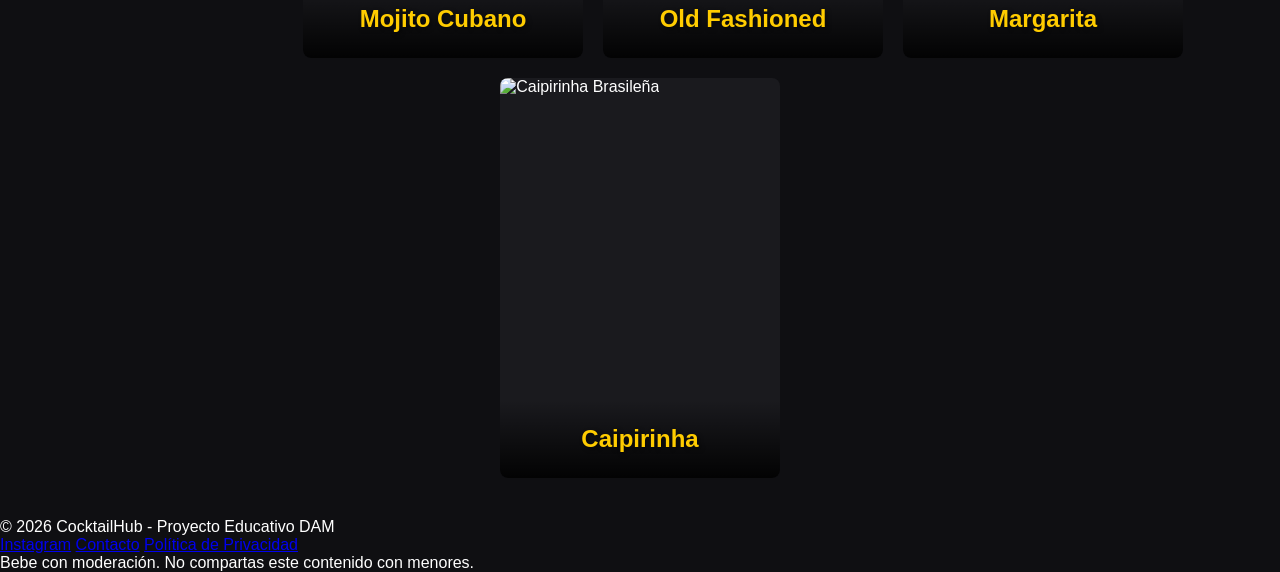
==== commit 2c24e266: "retoques card-back" ====
--- a/e-commerce project/index.html
+++ b/e-commerce project/index.html
@@ -64,7 +64,9 @@
               <div class="card-back">
                 <div class="card-back-header">
                   <span class="difficulty-tag">Fácil</span>
-                  <div class="heart-placeholder"></div>
+                  <button class="favorite-btn" title="Añadir a favoritos">
+                    <span class="heart-icon">&#9825;</span>
+                  </button>
                 </div>
 
                 <div class="flavor-info">
@@ -108,7 +110,9 @@
             <div class="card-back">
               <div class="card-back-header">
                 <span class="difficulty-tag">Fácil</span>
-                <div class="heart-placeholder"></div>
+                <button class="favorite-btn" title="Añadir a favoritos">
+                  <span class="heart-icon">&#9825;</span>
+                </button>
               </div>
               <div class="flavor-info">
                 <hr />
@@ -145,7 +149,9 @@
             <div class="card-back">
               <div class="card-back-header">
                 <span class="difficulty-tag">Difícil</span>
-                <div class="heart-placeholder"></div>
+                <button class="favorite-btn" title="Añadir a favoritos">
+                  <span class="heart-icon">&#9825;</span>
+                </button>
               </div>
               <div class="flavor-info">
                 <hr />
@@ -181,7 +187,9 @@
             <div class="card-back">
               <div class="card-back-header">
                 <span class="difficulty-tag">Media</span>
-                <div class="heart-placeholder"></div>
+                <button class="favorite-btn" title="Añadir a favoritos">
+                  <span class="heart-icon">&#9825;</span>
+                </button>
               </div>
               <div class="flavor-info">
                 <hr />
@@ -220,7 +228,9 @@
             <div class="card-back">
               <div class="card-back-header">
                 <span class="difficulty-tag">Fácil</span>
-                <div class="heart-placeholder"></div>
+                <button class="favorite-btn" title="Añadir a favoritos">
+                  <span class="heart-icon">&#9825;</span>
+                </button>
               </div>
               <div class="flavor-info">
                 <hr />
--- a/e-commerce project/css/style.css
+++ b/e-commerce project/css/style.css
@@ -348,3 +348,35 @@
 .view-recipe:hover {
   letter-spacing: 1px; /* Un pequeño efecto al pasar el ratón */
 }
+
+/* Botón de favoritos */
+.favorite-btn {
+  background: transparent;
+  border: none;
+  cursor: pointer;
+  padding: 5px;
+  display: flex;
+  align-items: center;
+  justify-content: center;
+  transition: transform 0.2s ease;
+}
+
+.heart-icon {
+  font-size: 1.5rem; /* Tamaño del corazón */
+  color: var(--color-texto-suave); /* Empezamos con un gris suave */
+  transition:
+    color 0.3s,
+    transform 0.3s;
+}
+
+/* Efecto al pasar el ratón */
+.favorite-btn:hover .heart-icon {
+  color: #ff4d4d; /* Se vuelve rojizo antes de hacer click */
+  transform: scale(1.2); /* Crece un poquito */
+}
+
+/* Clase preparada para el futuro (cuando se haga click) */
+.favorite-btn.active .heart-icon {
+  color: #ff0000; /* Rojo intenso */
+  content: "\2665"; /* Cambiaría a corazón relleno (esto se haría con JS) */
+}
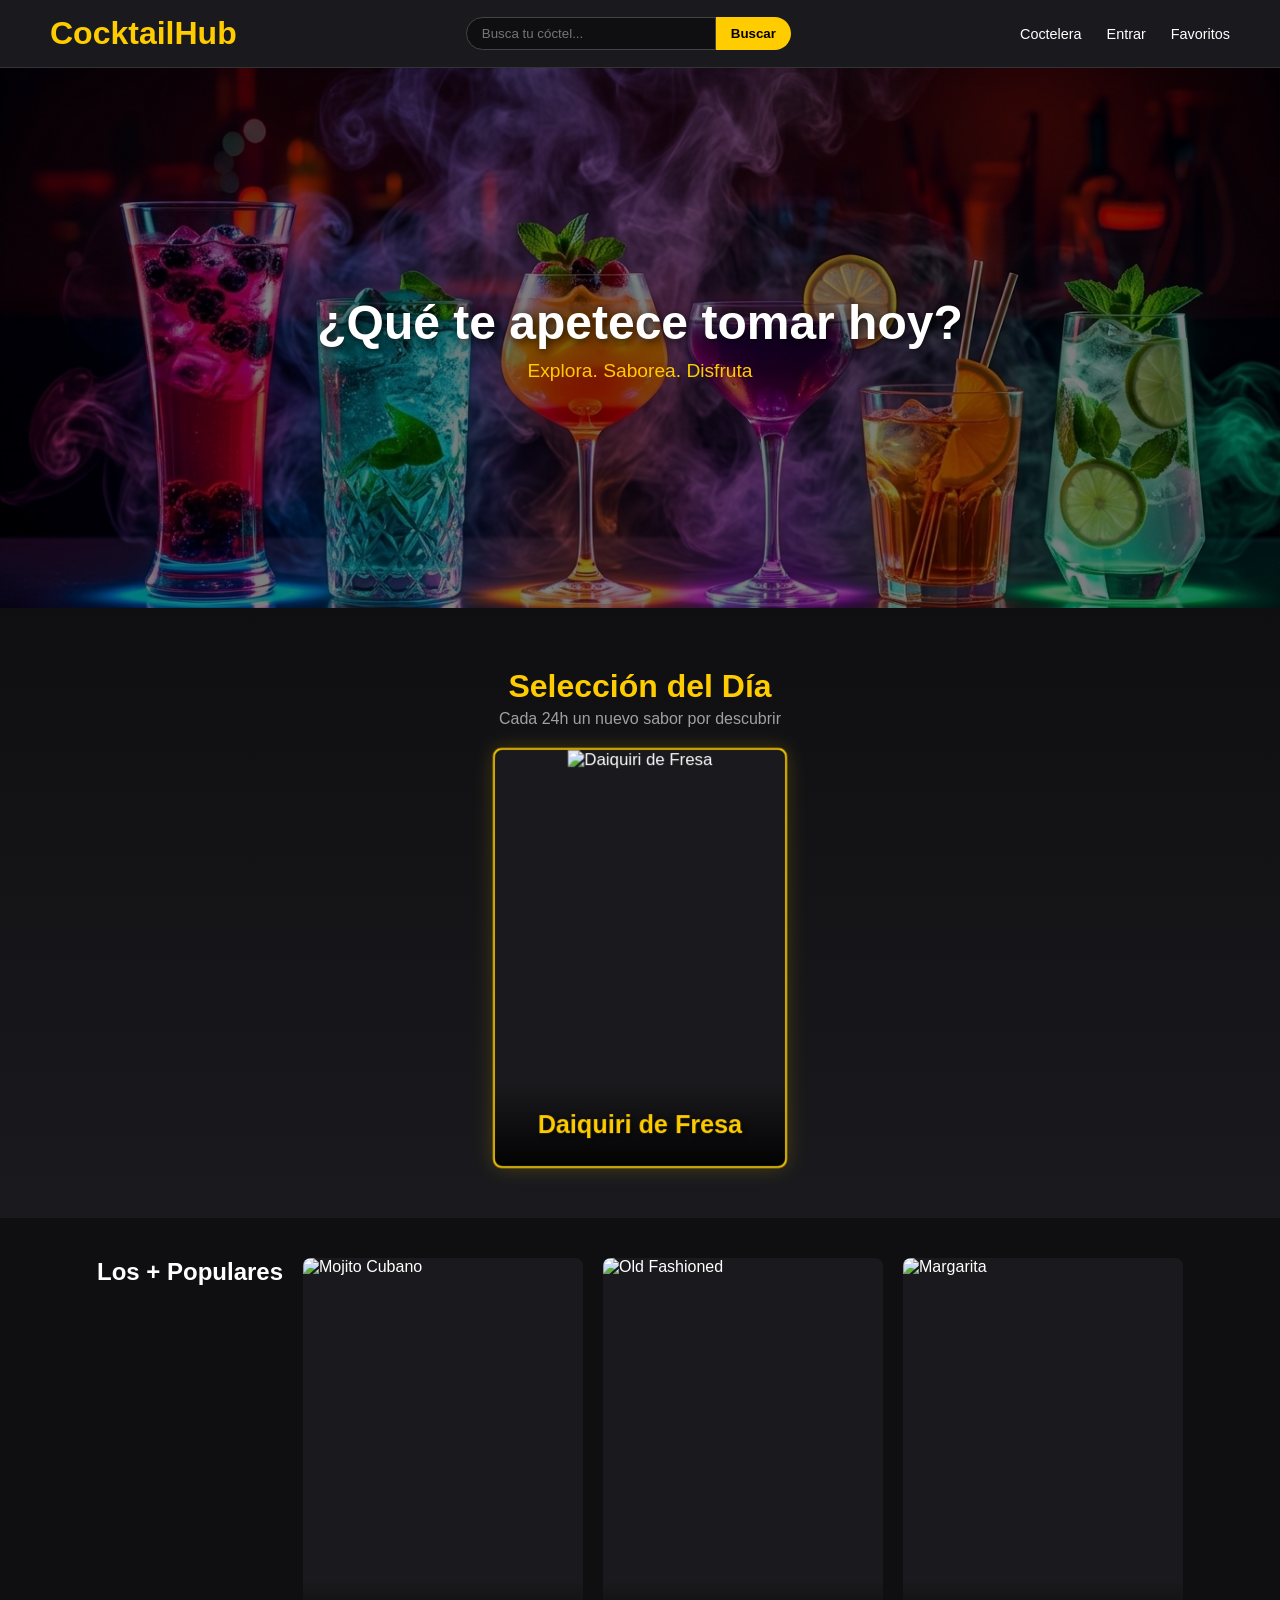
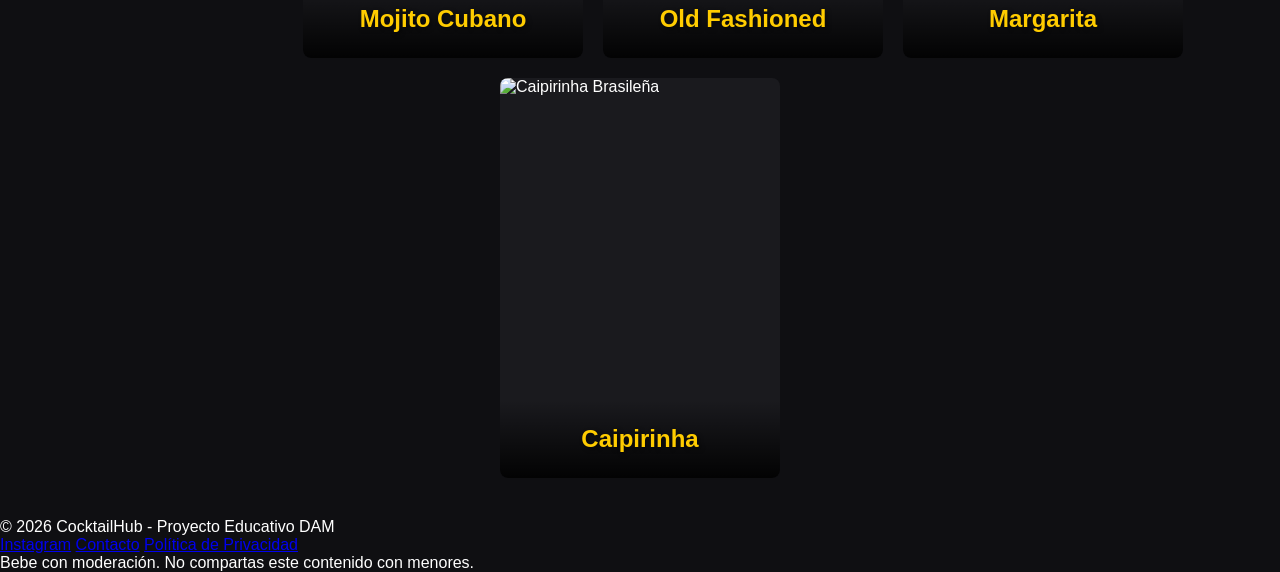
==== commit d50b7f12: "Add files via upload" ====
--- a/e-commerce project/index.html
+++ b/e-commerce project/index.html
@@ -36,7 +36,7 @@
               <p>Explora. Saborea. Disfruta</p>
             </div>
             <img
-              src="assets/img/hero-cocktail.jpg"
+              src="assets/img/hero-cocktail.png"
               alt="Cóctel de autor en barra oscura"
             />
           </div>
--- a/e-commerce project/css/style.css
+++ b/e-commerce project/css/style.css
@@ -380,3 +380,63 @@
   color: #ff0000; /* Rojo intenso */
   content: "\2665"; /* Cambiaría a corazón relleno (esto se haría con JS) */
 }
+
+/* --- PÁGINA DE COCTELERA (CATÁLOGO) --- */
+
+/* 1. Contenedor General */
+.catalog-container {
+  padding: 60px 20px;
+  max-width: 1200px;
+  margin: 0 auto; /* Centra todo el contenido en pantallas grandes */
+}
+
+/* 2. Cabecera del catálogo */
+.library-header h1 {
+  font-size: 2.5rem;
+  color: var(--color-primario);
+  margin-bottom: 10px;
+}
+
+/* 3. Barra de Filtros */
+.filters-bar {
+  margin-bottom: 50px; /* Espacio antes de que empiecen las fotos */
+}
+
+.filter-group {
+  display: flex;
+  justify-content: center;
+  gap: 15px;
+  flex-wrap: wrap; /* Para que en el móvil no se salgan de la pantalla */
+}
+
+.filter-btn {
+  background-color: var(--color-tarjeta);
+  color: var(--color-texto);
+  border: 1px solid #333;
+  padding: 10px 22px;
+  border-radius: 30px;
+  font-size: 0.9rem;
+  cursor: pointer;
+  transition: all 0.3s ease;
+}
+
+.filter-btn:hover {
+  border-color: var(--color-primario);
+  color: var(--color-primario);
+}
+
+.filter-btn.active {
+  background-color: var(--color-primario);
+  color: #000; /* Texto negro para que contraste con el amarillo */
+  font-weight: bold;
+  border-color: var(--color-primario);
+}
+
+/* 4. La Rejilla Automática (Grid) */
+.catalog-grid {
+  display: grid;
+  /* Crea columnas de al menos 280px y rellena el espacio automáticamente */
+  grid-template-columns: repeat(auto-fill, minmax(280px, 1fr));
+  gap: 40px 25px; /* 40px de espacio entre filas, 25px entre columnas */
+  justify-items: center; /* Centra las tarjetas dentro de su celda */
+}
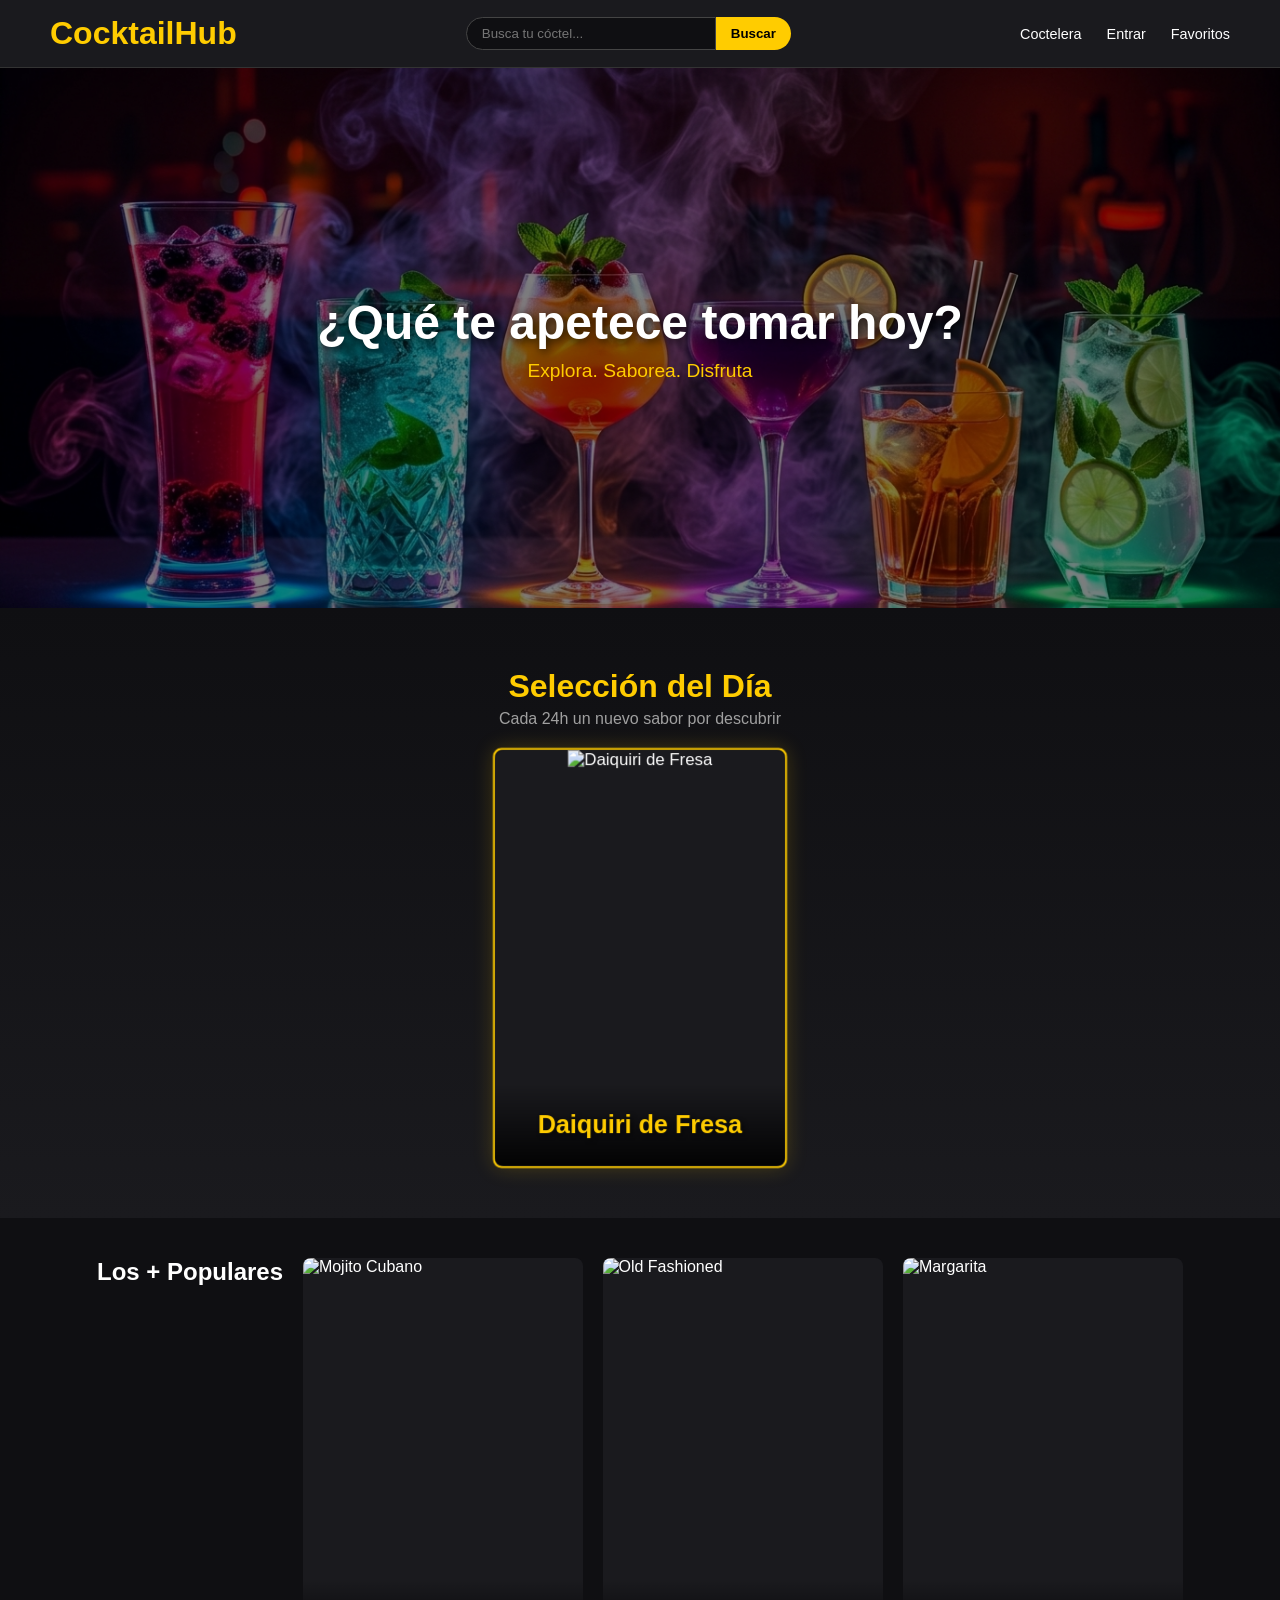
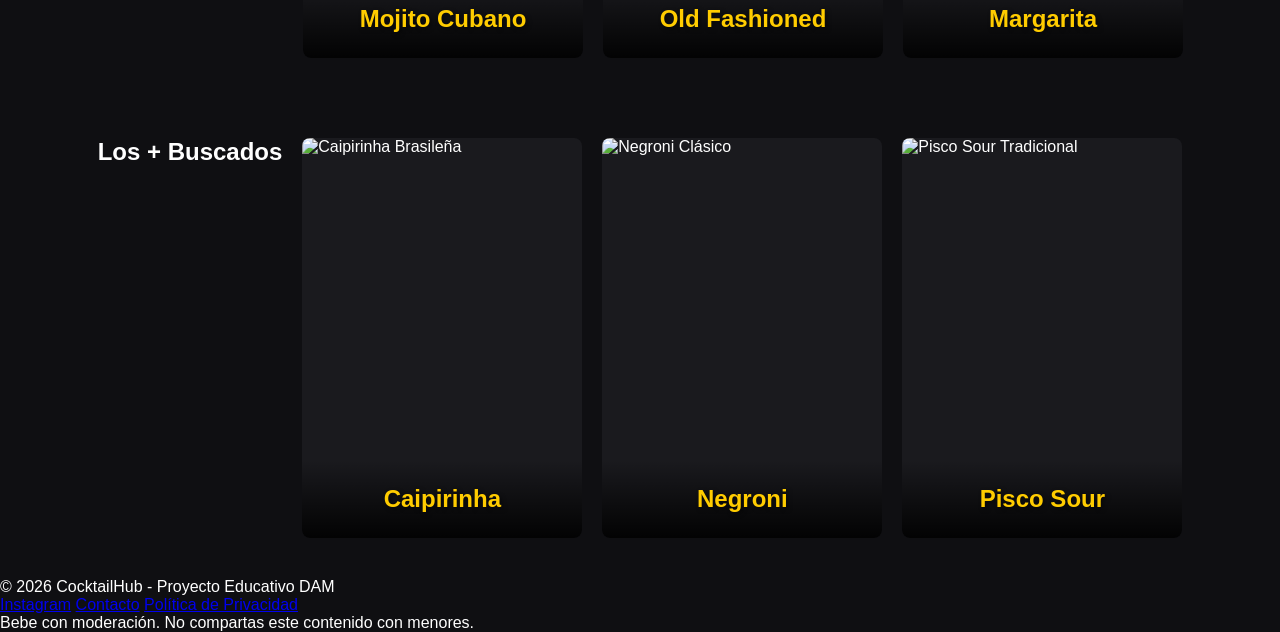
==== commit 7d9cf580: "mejoras" ====
--- a/e-commerce project/index.html
+++ b/e-commerce project/index.html
@@ -28,8 +28,9 @@
     </header>
 
     <main>
+      <!-- -- HERO -- -->
       <section class="hero-inmersivo">
-        <a href="#recetas" class="hero-link">
+        <a href="coctelera.html" class="hero-link">
           <div class="hero-overlay">
             <div class="hero-text">
               <h2>¿Qué te apetece tomar hoy?</h2>
@@ -42,7 +43,7 @@
           </div>
         </a>
       </section>
-
+      <!-- -- RECOMENDACIÓN DEL DÍA -- -->
       <section class="daily-selection">
         <div class="section-header">
           <h2>Selección del Día</h2>
@@ -93,7 +94,7 @@
           </article>
         </div>
       </section>
-
+      <!-- -- LOS + POPULARES -- -->
       <section class="cocktail-grid">
         <h2>Los + Populares</h2>
 
@@ -211,6 +212,10 @@
             </div>
           </div>
         </article>
+      </section>
+      <!-- -- LOS + BUSCADOS -- -->
+      <section class="cocktail-grid">
+        <h2>Los + Buscados</h2>
 
         <article class="cocktail-card">
           <div class="card-inner">
@@ -244,6 +249,85 @@
                   <li>1 Lima en trozos</li>
                   <li>2 cdtas Azúcar</li>
                   <li>Hielo picado</li>
+                </ul>
+              </div>
+              <div class="card-details-container">
+                <a href="#" class="view-recipe">Más detalles →</a>
+              </div>
+            </div>
+          </div>
+        </article>
+
+        <article class="cocktail-card">
+          <div class="card-inner">
+            <div class="card-front">
+              <div class="card-img">
+                <img src="assets/img/negroni.jpg" alt="Negroni Clásico" />
+              </div>
+              <div class="card-front-info">
+                <h3>Negroni</h3>
+              </div>
+            </div>
+            <div class="card-back">
+              <div class="card-back-header">
+                <span class="difficulty-tag">Media</span>
+                <button class="favorite-btn" title="Añadir a favoritos">
+                  <span class="heart-icon">&#9825;</span>
+                </button>
+              </div>
+              <div class="flavor-info">
+                <hr />
+                <span>Amargo & Seco</span>
+                <hr />
+              </div>
+              <div class="ingredients-container">
+                <h3>Ingredientes</h3>
+                <ul>
+                  <li>30ml Ginebra</li>
+                  <li>30ml Campari</li>
+                  <li>30ml Vermut Rojo</li>
+                  <li>Piel de naranja</li>
+                </ul>
+              </div>
+              <div class="card-details-container">
+                <a href="#" class="view-recipe">Más detalles →</a>
+              </div>
+            </div>
+          </div>
+        </article>
+
+        <article class="cocktail-card">
+          <div class="card-inner">
+            <div class="card-front">
+              <div class="card-img">
+                <img
+                  src="assets/img/pisco-sour.jpg"
+                  alt="Pisco Sour Tradicional"
+                />
+              </div>
+              <div class="card-front-info">
+                <h3>Pisco Sour</h3>
+              </div>
+            </div>
+            <div class="card-back">
+              <div class="card-back-header">
+                <span class="difficulty-tag">Difícil</span>
+                <button class="favorite-btn" title="Añadir a favoritos">
+                  <span class="heart-icon">&#9825;</span>
+                </button>
+              </div>
+              <div class="flavor-info">
+                <hr />
+                <span>Cítrico & Dulce</span>
+                <hr />
+              </div>
+              <div class="ingredients-container">
+                <h3>Ingredientes</h3>
+                <ul>
+                  <li>60ml Pisco</li>
+                  <li>30ml Zumo de Lima</li>
+                  <li>20ml Jarabe de Goma</li>
+                  <li>1 Clara de Huevo</li>
                 </ul>
               </div>
               <div class="card-details-container">
--- a/e-commerce project/css/style.css
+++ b/e-commerce project/css/style.css
@@ -32,7 +32,7 @@
   z-index: 1000; /* Siempre por encima de todo */
 }
 
-/* 2. Buscador */
+/* Buscador */
 header form {
   display: flex; /* El input y el botón en fila */
   gap: 0; /* Juntos */
@@ -57,7 +57,7 @@
   cursor: pointer;
 }
 
-/* 3. Nav Enlaces */
+/* Nav Enlaces */
 header nav ul {
   display: flex; /* En fila */
   list-style: none; /* Quita los puntos de la lista */
@@ -82,7 +82,7 @@
 
 .hero-inmersivo {
   position: relative;
-  height: 60vh; /* Ocupa el 60% de la altura de la pantalla */
+  height: 60vh; /* Ocupa el 60% de la altura de la pantalla (viewport height) */
   width: 100%;
   overflow: hidden;
 }
@@ -380,63 +380,3 @@
   color: #ff0000; /* Rojo intenso */
   content: "\2665"; /* Cambiaría a corazón relleno (esto se haría con JS) */
 }
-
-/* --- PÁGINA DE COCTELERA (CATÁLOGO) --- */
-
-/* 1. Contenedor General */
-.catalog-container {
-  padding: 60px 20px;
-  max-width: 1200px;
-  margin: 0 auto; /* Centra todo el contenido en pantallas grandes */
-}
-
-/* 2. Cabecera del catálogo */
-.library-header h1 {
-  font-size: 2.5rem;
-  color: var(--color-primario);
-  margin-bottom: 10px;
-}
-
-/* 3. Barra de Filtros */
-.filters-bar {
-  margin-bottom: 50px; /* Espacio antes de que empiecen las fotos */
-}
-
-.filter-group {
-  display: flex;
-  justify-content: center;
-  gap: 15px;
-  flex-wrap: wrap; /* Para que en el móvil no se salgan de la pantalla */
-}
-
-.filter-btn {
-  background-color: var(--color-tarjeta);
-  color: var(--color-texto);
-  border: 1px solid #333;
-  padding: 10px 22px;
-  border-radius: 30px;
-  font-size: 0.9rem;
-  cursor: pointer;
-  transition: all 0.3s ease;
-}
-
-.filter-btn:hover {
-  border-color: var(--color-primario);
-  color: var(--color-primario);
-}
-
-.filter-btn.active {
-  background-color: var(--color-primario);
-  color: #000; /* Texto negro para que contraste con el amarillo */
-  font-weight: bold;
-  border-color: var(--color-primario);
-}
-
-/* 4. La Rejilla Automática (Grid) */
-.catalog-grid {
-  display: grid;
-  /* Crea columnas de al menos 280px y rellena el espacio automáticamente */
-  grid-template-columns: repeat(auto-fill, minmax(280px, 1fr));
-  gap: 40px 25px; /* 40px de espacio entre filas, 25px entre columnas */
-  justify-items: center; /* Centra las tarjetas dentro de su celda */
-}
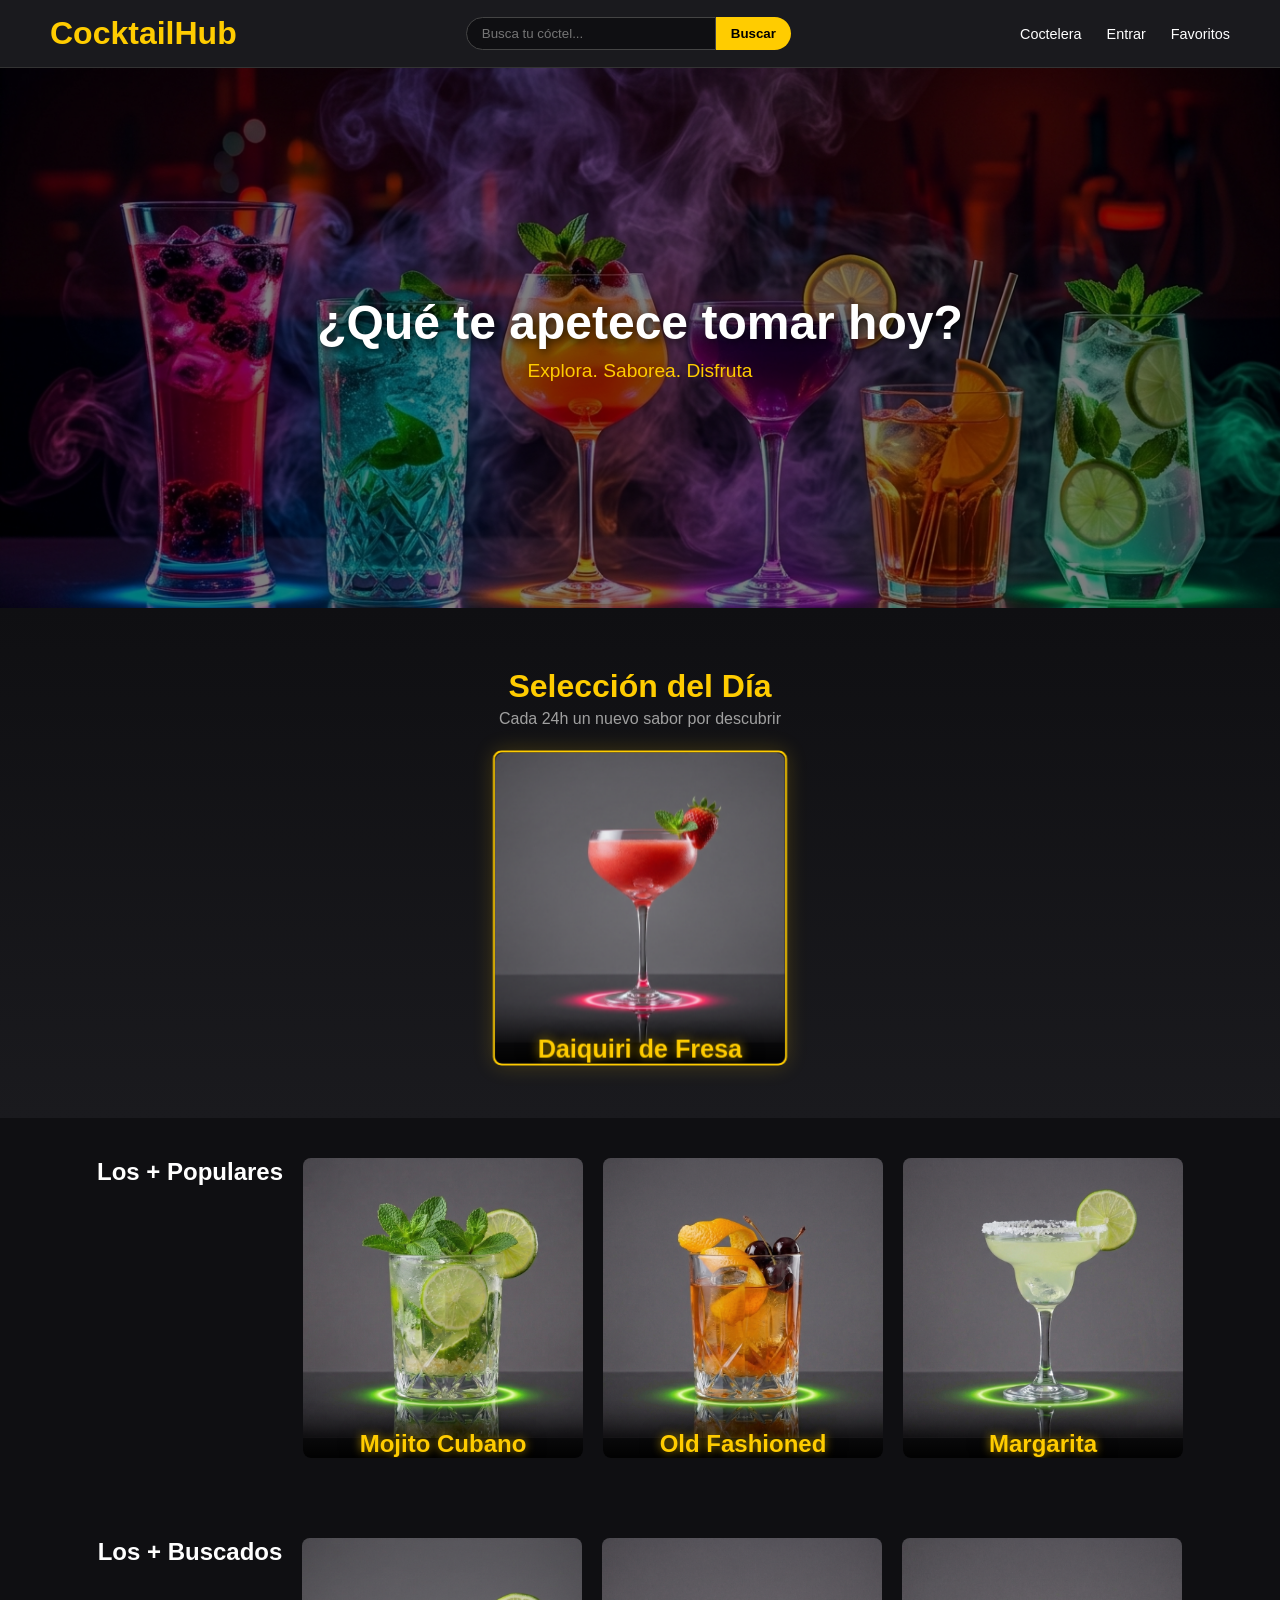
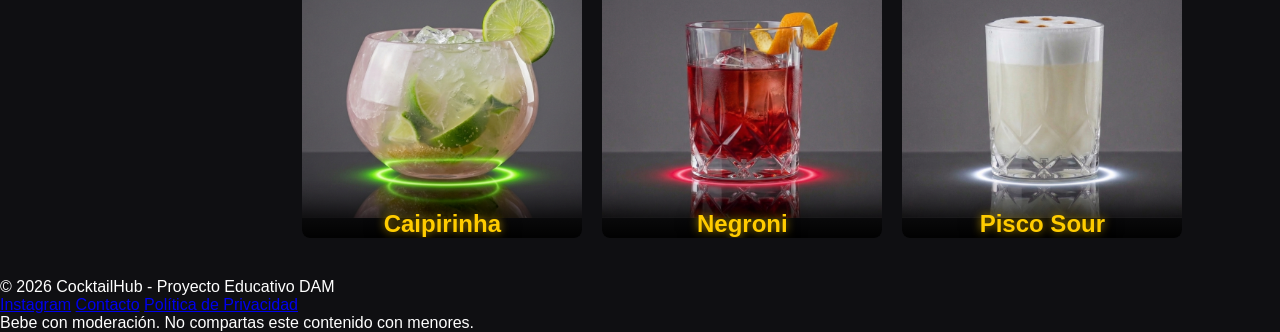
==== commit 5ed016d7: "mejoras visuales y fotos" ====
--- a/e-commerce project/index.html
+++ b/e-commerce project/index.html
@@ -55,7 +55,7 @@
             <div class="card-inner">
               <div class="card-front">
                 <div class="card-img">
-                  <img src="assets/img/daiquiri.jpg" alt="Daiquiri de Fresa" />
+                  <img src="assets/img/daiquiri.png" alt="Daiquiri de Fresa" />
                 </div>
                 <div class="card-front-info">
                   <h3>Daiquiri de Fresa</h3>
@@ -102,7 +102,7 @@
           <div class="card-inner">
             <div class="card-front">
               <div class="card-img">
-                <img src="assets/img/mojito.jpg" alt="Mojito Cubano" />
+                <img src="assets/img/mojito.png" alt="Mojito Cubano" />
               </div>
               <div class="card-front-info">
                 <h3>Mojito Cubano</h3>
@@ -141,7 +141,7 @@
           <div class="card-inner">
             <div class="card-front">
               <div class="card-img">
-                <img src="assets/img/old-fashioned.jpg" alt="Old Fashioned" />
+                <img src="assets/img/old-fashioned.png" alt="Old Fashioned" />
               </div>
               <div class="card-front-info">
                 <h3>Old Fashioned</h3>
@@ -179,7 +179,7 @@
           <div class="card-inner">
             <div class="card-front">
               <div class="card-img">
-                <img src="assets/img/margarita.jpg" alt="Margarita" />
+                <img src="assets/img/margarita.png" alt="Margarita" />
               </div>
               <div class="card-front-info">
                 <h3>Margarita</h3>
@@ -222,7 +222,7 @@
             <div class="card-front">
               <div class="card-img">
                 <img
-                  src="assets/img/caipirinha.jpg"
+                  src="assets/img/caipirinha.png"
                   alt="Caipirinha Brasileña"
                 />
               </div>
@@ -262,7 +262,7 @@
           <div class="card-inner">
             <div class="card-front">
               <div class="card-img">
-                <img src="assets/img/negroni.jpg" alt="Negroni Clásico" />
+                <img src="assets/img/negroni.png" alt="Negroni Clásico" />
               </div>
               <div class="card-front-info">
                 <h3>Negroni</h3>
@@ -301,7 +301,7 @@
             <div class="card-front">
               <div class="card-img">
                 <img
-                  src="assets/img/pisco-sour.jpg"
+                  src="assets/img/pisco-sour.png"
                   alt="Pisco Sour Tradicional"
                 />
               </div>
--- a/e-commerce project/css/style.css
+++ b/e-commerce project/css/style.css
@@ -7,11 +7,11 @@
   --color-texto-suave: #a0a0a0; /* Gris para textos menos importantes */
 }
 
-/* 2. Estilos Globales */
+/* Estilos Globales */
 * {
   margin: 0;
   padding: 0;
-  box-sizing: border-box; /* Tamaño total de las cajas */
+  box-sizing: border-box;
 }
 
 body {
@@ -21,26 +21,26 @@
 }
 
 header {
-  display: flex; /* Todo en fila */
-  justify-content: space-between; /* Logo a la izquierda, Buscador al centro, Nav a la derecha */
-  align-items: center; /* Centrados verticalmente */
-  padding: 15px 50px; /* Espacio por dentro */
+  display: flex;
+  justify-content: space-between;
+  align-items: center;
+  padding: 15px 50px;
   background-color: var(--color-tarjeta);
   border-bottom: 1px solid #333;
-  position: sticky; /* Se queda pegado arriba al hacer scroll */
+  position: sticky;
   top: 0;
-  z-index: 1000; /* Siempre por encima de todo */
+  z-index: 1000;
 }
 
 /* Buscador */
 header form {
-  display: flex; /* El input y el botón en fila */
-  gap: 0; /* Juntos */
+  display: flex;
+  gap: 0;
 }
 
 header input {
   padding: 8px 15px;
-  border-radius: 20px 0 0 20px; /* Redondeado solo a la izquierda */
+  border-radius: 20px 0 0 20px;
   border: 1px solid #444;
   background-color: var(--color-fondo);
   color: white;
@@ -50,7 +50,7 @@
 
 header button {
   padding: 8px 15px;
-  border-radius: 0 20px 20px 0; /* Redondeado solo a la derecha */
+  border-radius: 0 20px 20px 0;
   border: none;
   background-color: var(--color-primario);
   font-weight: bold;
@@ -59,13 +59,13 @@
 
 /* Nav Enlaces */
 header nav ul {
-  display: flex; /* En fila */
-  list-style: none; /* Quita los puntos de la lista */
-  gap: 25px; /* Espacio entre ellos */
+  display: flex;
+  list-style: none;
+  gap: 25px;
 }
 
 header nav a {
-  text-decoration: none; /* Quita el subrayado azul */
+  text-decoration: none;
   color: var(--color-texto);
   font-size: 0.9rem;
   font-weight: 500;
@@ -73,7 +73,7 @@
 }
 
 header nav a:hover {
-  color: var(--color-primario); /* Al pasar el ratón se vuelven amarillos */
+  color: var(--color-primario);
 }
 
 .logo h1 {
@@ -106,7 +106,7 @@
   left: 0;
   width: 100%;
   height: 100%;
-  object-fit: cover;
+  object-fit: cover; /* cubre toda la ficha con la imagen*/
   z-index: 1; /* La imagen al fondo */
 }
 
@@ -178,10 +178,10 @@
   padding: 40px; /* aire alrededor de toda la sección */
 }
 
-/* El contenedor principal da la perspectiva */
+/* Estructura del contenedor principal / perspectiva */
 .cocktail-card {
   background-color: transparent;
-  height: 400px;
+  height: 300px;
   width: 280px;
   perspective: 1000px;
   border-radius: 8px;
@@ -226,19 +226,25 @@
   position: absolute;
   bottom: 0;
   width: 100%;
-  padding: 25px 15px;
+  padding: 15px 10px;
   background: linear-gradient(
-    transparent,
-    rgba(0, 0, 0, 0.9)
-  ); /* Degradado más oscuro */
+    /*degradado con puntos de parada intermedios (stops)*/ to top,
+    rgba(0, 0, 0, 0.95) 0%,
+    rgba(0, 0, 0, 0.7) 30%,
+    rgba(0, 0, 0, 0.3) 60%,
+    rgba(0, 0, 0, 0.1) 80%,
+    transparent 100%
+  );
   text-align: center;
 }
 
 .card-front-info h3 {
-  color: var(--color-primario);
-  margin: 0;
+  transform: translateY(15px); /*baja el texto*/
+  color: var(--color-primario);
   font-size: 1.5rem;
-  text-shadow: 2px 2px 4px rgba(0, 0, 0, 0.5);
+  text-shadow:
+    0 0 10px rgba(255, 204, 0, 0.7),
+    0 0 20px rgba(0, 0, 0, 0.8);
 }
 
 /* --- CARA TRASERA (Estructura Base) --- */
@@ -246,12 +252,10 @@
   background-color: var(--color-tarjeta);
   color: white;
   transform: rotateY(180deg);
-  padding: 20px;
+  padding: 15px;
   display: flex;
   flex-direction: column;
-  justify-content: flex-start;
   border: 2px solid var(--color-primario);
-  position: relative; /* Posiciona el header dentro */
 }
 
 /* Cabecera: Dificultad y Corazón */
@@ -259,8 +263,7 @@
   display: flex;
   justify-content: space-between;
   align-items: center;
-  width: 100%;
-  margin-bottom: 15px; /* Espacio con lo de abajo */
+  margin-bottom: 5px; /* Espacio con lo de abajo */
 }
 
 .difficulty-tag {
@@ -277,8 +280,8 @@
 .flavor-info {
   display: flex;
   align-items: center;
-  gap: 10px;
-  margin-bottom: 10px;
+  gap: 8px;
+  margin: auto 0;
 }
 
 .flavor-info hr {
@@ -295,30 +298,21 @@
 }
 
 /* --- LISTA DE INGREDIENTES --- */
-/* 1. El contenedor que empuja hacia el centro */
+/* 1. Contenedor de ingredientes */
 .ingredients-container {
-  margin: auto 0;
+  margin-bottom: 15px;
   text-align: left;
-  width: 100%;
-  display: flex;
-  flex-direction: column;
-  gap: 8px;
-}
-
+}
 /* 2. El título de la sección */
 .ingredients-container h3 {
   font-size: 1.1rem;
-  color: var(--color-texto);
   border-left: 3px solid var(--color-primario);
   padding-left: 8px;
-  margin: 0;
-}
-
-/* 3. La lista (ahora con margen 0 porque el padre hace el trabajo) */
+}
+
+/* 3. La lista */
 .card-back ul {
   list-style: none;
-  padding: 0;
-  margin: 0;
 }
 
 /* 4. Los items de la lista */
@@ -330,23 +324,20 @@
 }
 
 .card-details-container {
-  margin-top: auto; /* Empuja el botón hacia el fondo de la tarjeta */
+  margin-top: 1px; /* Empuja el botón hacia el fondo de la tarjeta */
   text-align: center;
-  padding-bottom: 10px;
 }
 
 .view-recipe {
   text-decoration: none;
-  color: var(
-    --color-primario
-  ); /* Usamos el amarillo para que resalte como acción */
+  color: var(--color-primario);
   font-size: 0.9rem;
   font-weight: bold;
   transition: letter-spacing 0.3s;
 }
 
 .view-recipe:hover {
-  letter-spacing: 1px; /* Un pequeño efecto al pasar el ratón */
+  letter-spacing: 1px; /* Efecto al pasar el ratón */
 }
 
 /* Botón de favoritos */
@@ -354,7 +345,6 @@
   background: transparent;
   border: none;
   cursor: pointer;
-  padding: 5px;
   display: flex;
   align-items: center;
   justify-content: center;
@@ -363,7 +353,7 @@
 
 .heart-icon {
   font-size: 1.5rem; /* Tamaño del corazón */
-  color: var(--color-texto-suave); /* Empezamos con un gris suave */
+  color: var(--color-texto-suave); /* Color gris */
   transition:
     color 0.3s,
     transform 0.3s;
@@ -378,5 +368,5 @@
 /* Clase preparada para el futuro (cuando se haga click) */
 .favorite-btn.active .heart-icon {
   color: #ff0000; /* Rojo intenso */
-  content: "\2665"; /* Cambiaría a corazón relleno (esto se haría con JS) */
-}
+  content: "\2665"; /* Cambiaría a corazón relleno */
+}
